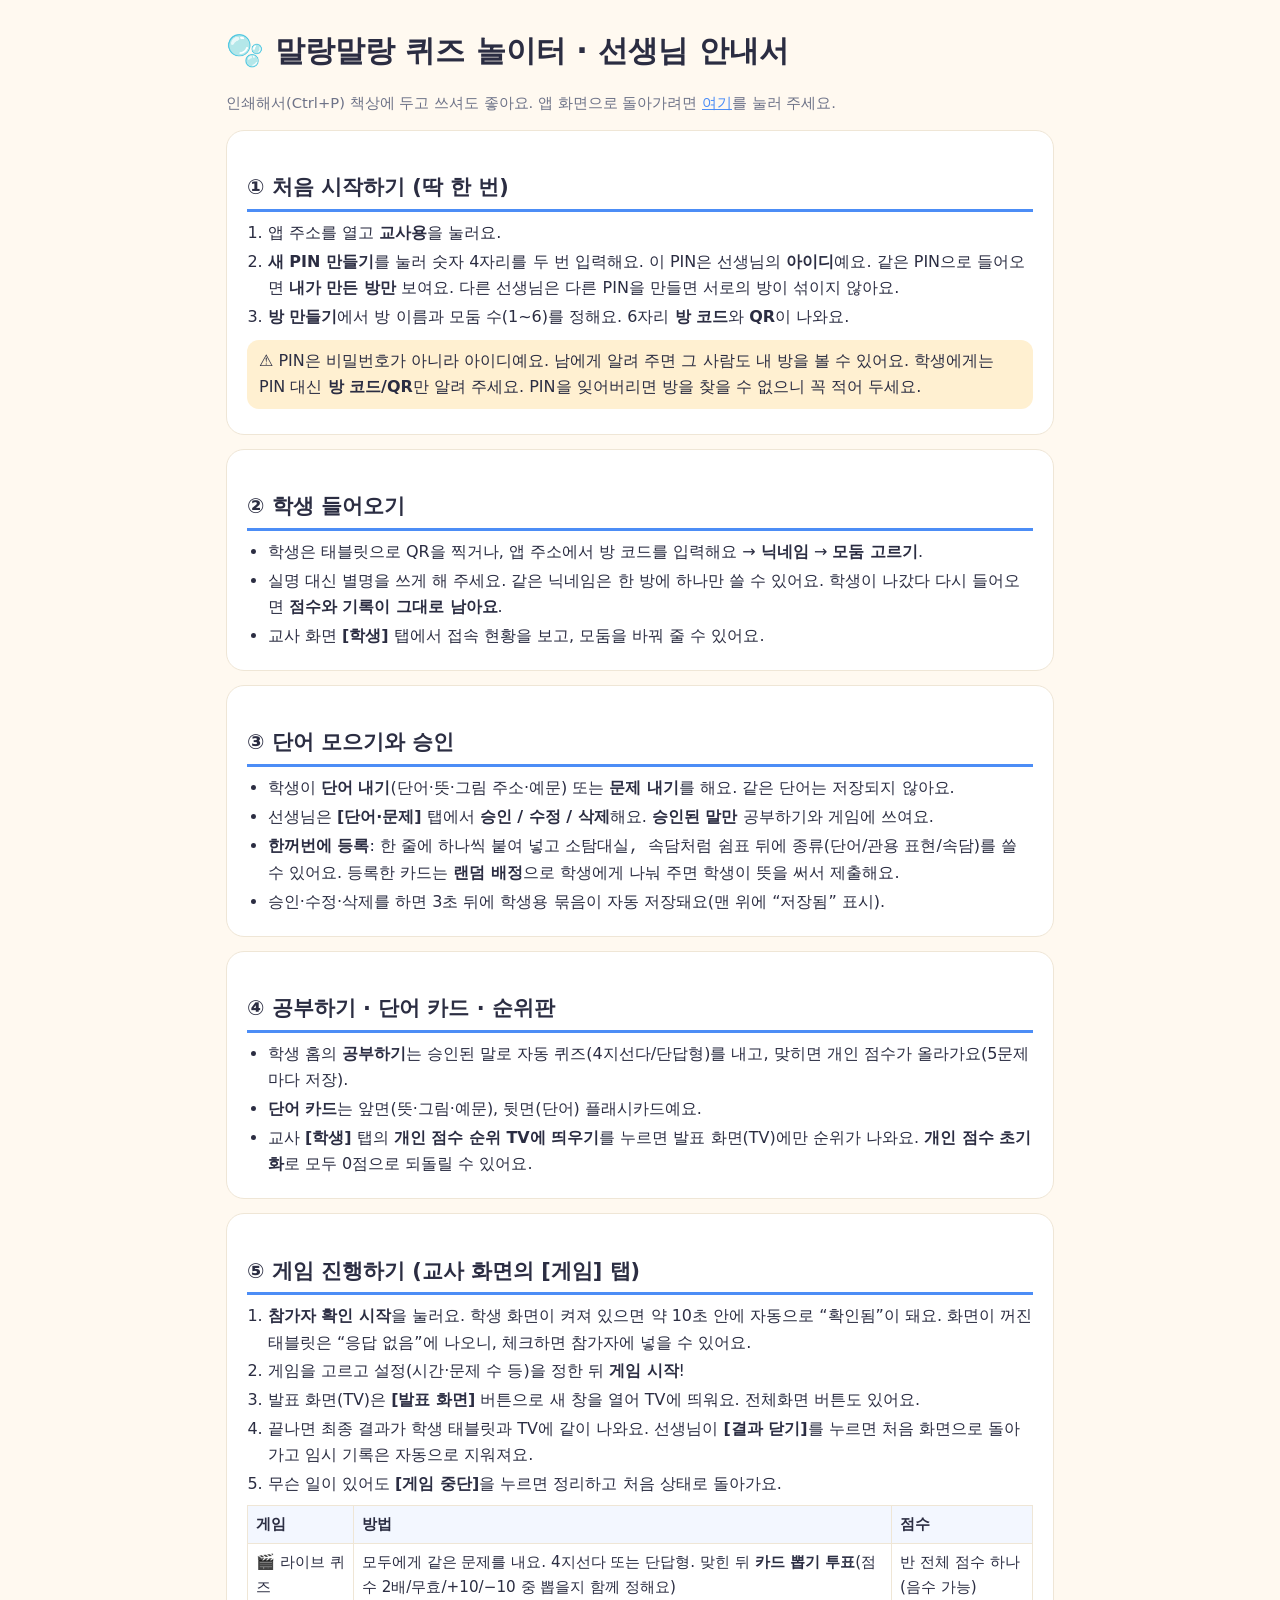
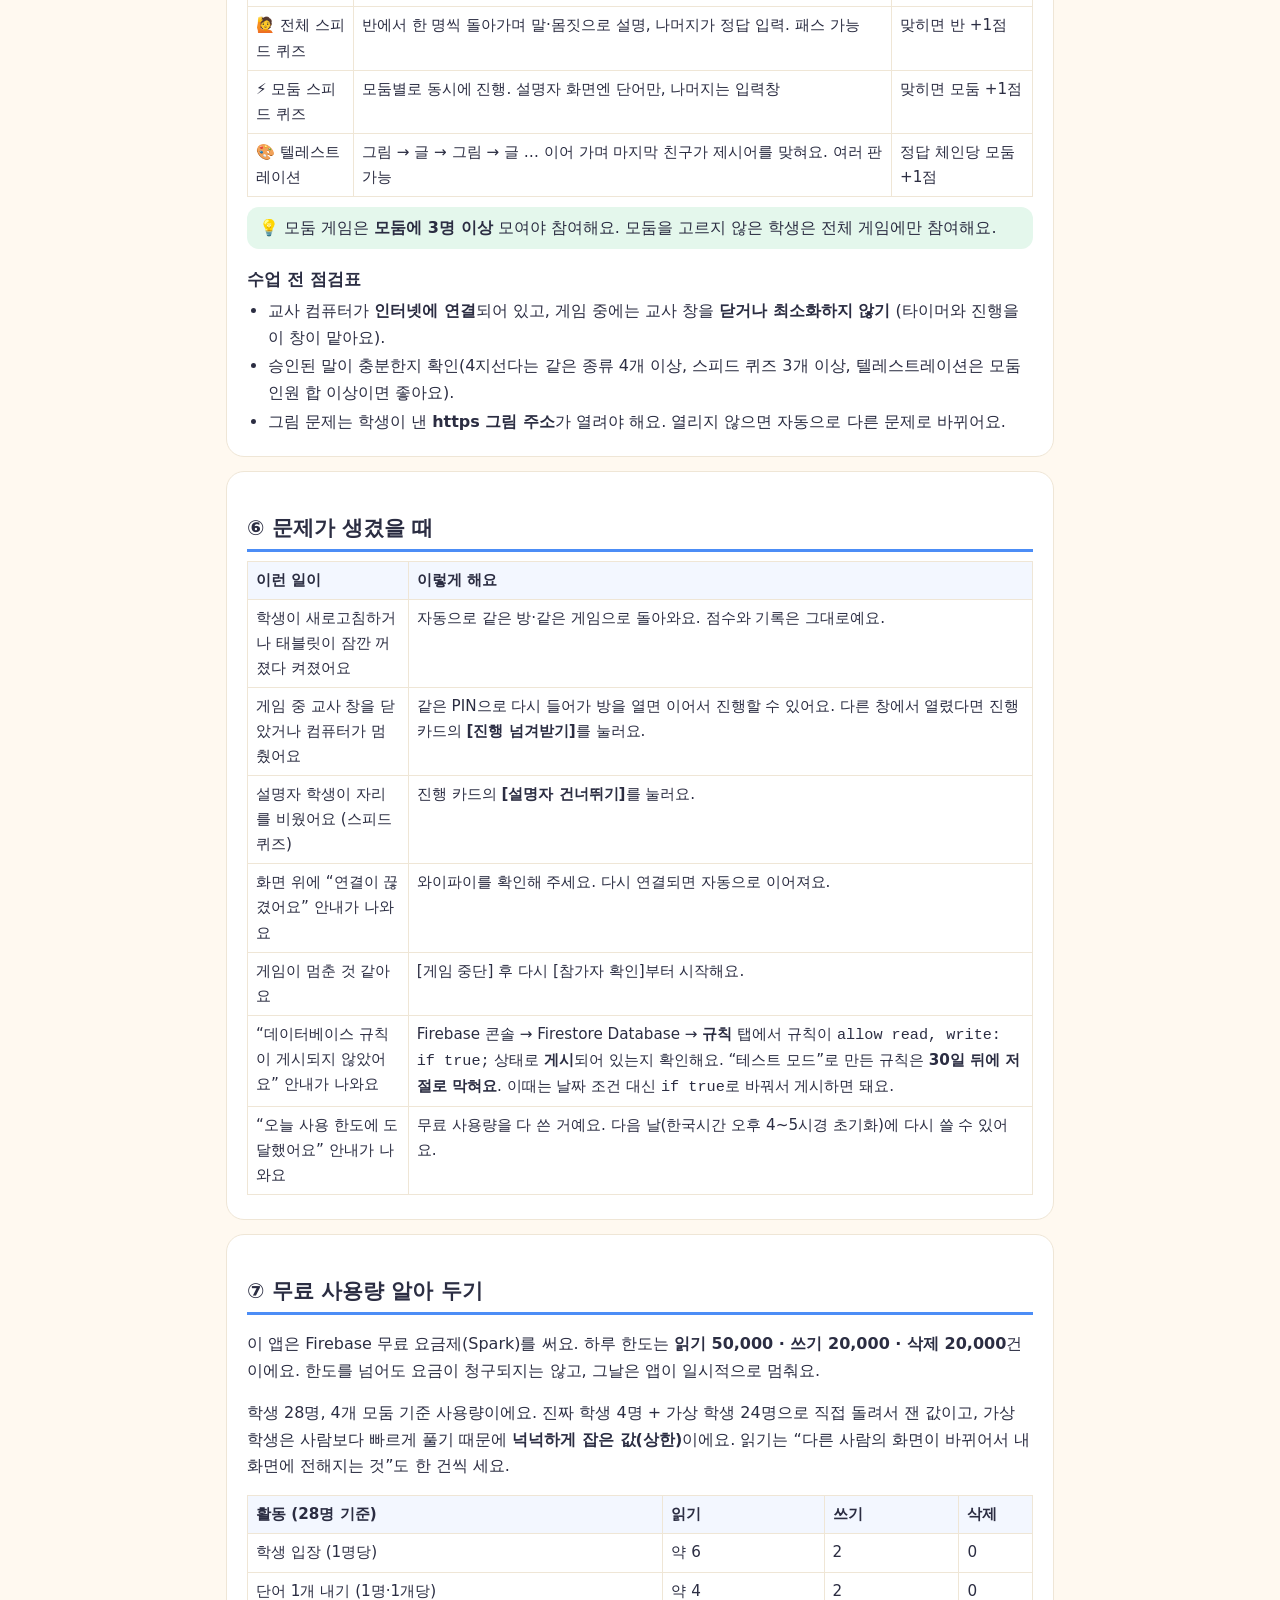
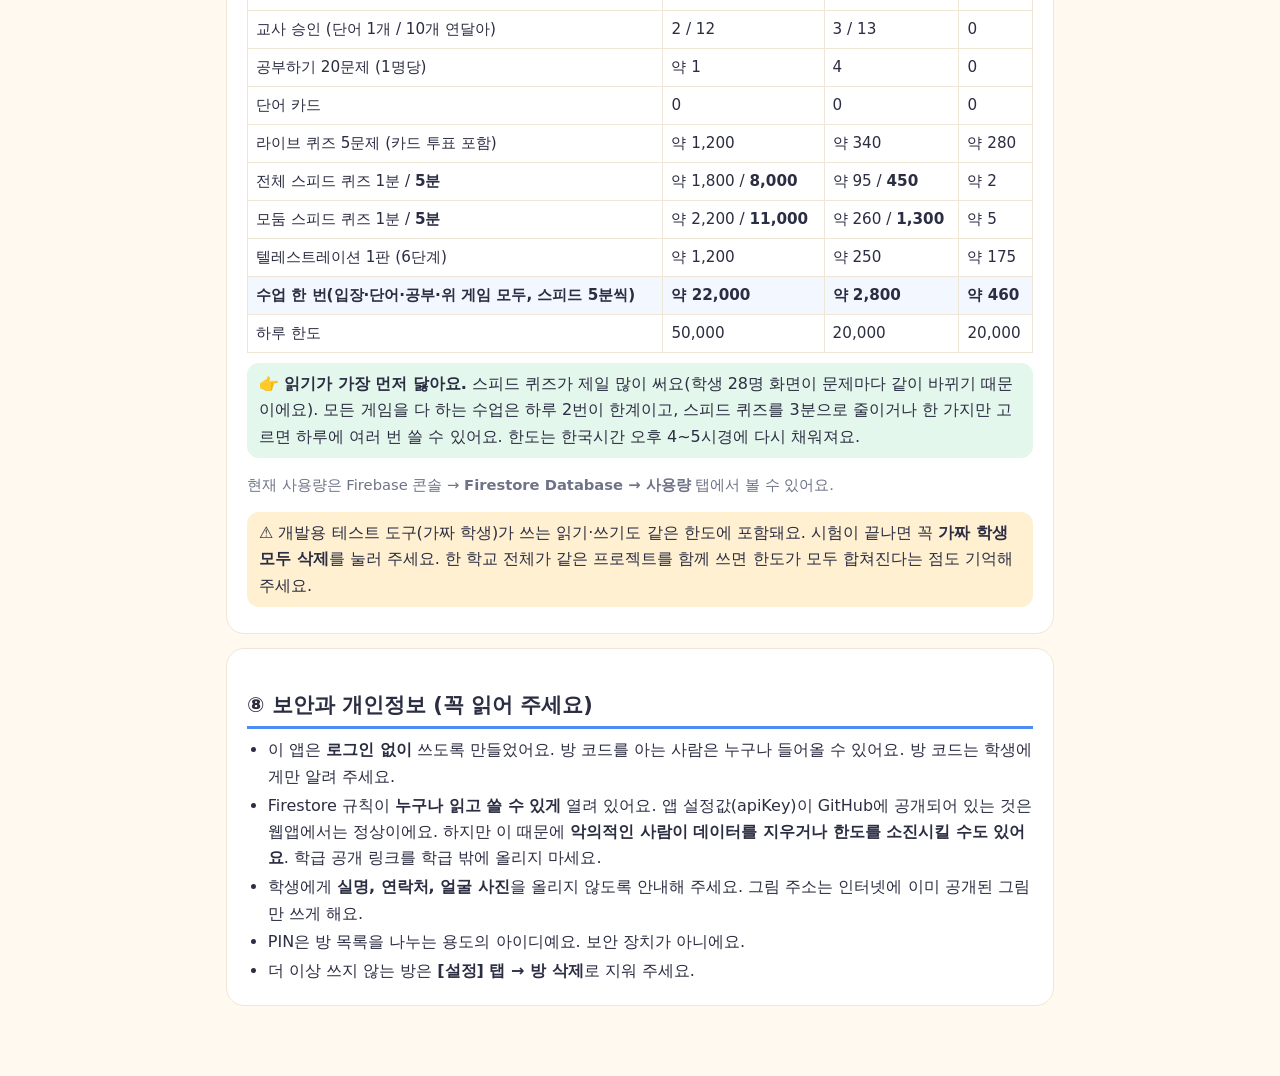
==== guide.html @ efc353e9 "Add files via upload" ====
<!doctype html>
<html lang="ko">
<head>
  <meta charset="utf-8">
  <meta name="viewport" content="width=device-width, initial-scale=1">
  <title>말랑말랑 퀴즈 놀이터 · 선생님 안내서</title>
  <style>
    :root { --bg:#FFF9F0; --text:#2B2D42; --muted:#6E7388; --primary:#4C8DF6; --line:#EFE6D6; --card:#fff; --warn:#FFF0D1; --ok:#E4F7EC; }
    * { box-sizing: border-box; }
    body { margin:0; background:var(--bg); color:var(--text); font-family: 'Pretendard', system-ui, -apple-system, 'Apple SD Gothic Neo', 'Noto Sans KR', 'Malgun Gothic', sans-serif; line-height:1.65; font-size:16px; }
    main { max-width: 860px; margin: 0 auto; padding: 20px 16px 60px; }
    h1 { font-size: 1.9rem; margin: .2em 0; } h2 { font-size: 1.3rem; margin: 1.6em 0 .4em; padding-bottom: 4px; border-bottom: 3px solid var(--primary); }
    h3 { font-size: 1.05rem; margin: 1em 0 .2em; }
    section { background: var(--card); border: 1px solid var(--line); border-radius: 18px; padding: 6px 20px 16px; margin: 14px 0; }
    ol, ul { padding-left: 1.3em; margin: .3em 0; } li { margin: .15em 0; }
    table { border-collapse: collapse; width: 100%; font-size: .95rem; margin: .5em 0; }
    th, td { border: 1px solid var(--line); padding: 6px 8px; text-align: left; vertical-align: top; } th { background: #F3F7FF; }
    .tip, .warn { border-radius: 12px; padding: 8px 12px; margin: .6em 0; } .tip { background: var(--ok); } .warn { background: var(--warn); }
    kbd { background:#eee; border:1px solid #ccc; border-radius:4px; padding:0 5px; font-size:.9em; }
    .muted { color: var(--muted); font-size: .92em; }
    a { color: var(--primary); }
    @media print { body { background:#fff; font-size: 12px; } section { break-inside: avoid; border: 1px solid #ccc; } main { padding: 0; } }
  </style>
</head>
<body>
<main>
  <h1>🫧 말랑말랑 퀴즈 놀이터 · 선생님 안내서</h1>
  <p class="muted">인쇄해서(Ctrl+P) 책상에 두고 쓰셔도 좋아요. 앱 화면으로 돌아가려면 <a href="./">여기</a>를 눌러 주세요.</p>

  <section>
    <h2>① 처음 시작하기 (딱 한 번)</h2>
    <ol>
      <li>앱 주소를 열고 <b>교사용</b>을 눌러요.</li>
      <li><b>새 PIN 만들기</b>를 눌러 숫자 4자리를 두 번 입력해요. 이 PIN은 선생님의 <b>아이디</b>예요. 같은 PIN으로 들어오면 <b>내가 만든 방만</b> 보여요. 다른 선생님은 다른 PIN을 만들면 서로의 방이 섞이지 않아요.</li>
      <li><b>방 만들기</b>에서 방 이름과 모둠 수(1~6)를 정해요. 6자리 <b>방 코드</b>와 <b>QR</b>이 나와요.</li>
    </ol>
    <div class="warn">⚠️ PIN은 비밀번호가 아니라 아이디예요. 남에게 알려 주면 그 사람도 내 방을 볼 수 있어요. 학생에게는 PIN 대신 <b>방 코드/QR</b>만 알려 주세요. PIN을 잊어버리면 방을 찾을 수 없으니 꼭 적어 두세요.</div>
  </section>

  <section>
    <h2>② 학생 들어오기</h2>
    <ul>
      <li>학생은 태블릿으로 QR을 찍거나, 앱 주소에서 방 코드를 입력해요 → <b>닉네임</b> → <b>모둠 고르기</b>.</li>
      <li>실명 대신 별명을 쓰게 해 주세요. 같은 닉네임은 한 방에 하나만 쓸 수 있어요. 학생이 나갔다 다시 들어오면 <b>점수와 기록이 그대로 남아요</b>.</li>
      <li>교사 화면 <b>[학생]</b> 탭에서 접속 현황을 보고, 모둠을 바꿔 줄 수 있어요.</li>
    </ul>
  </section>

  <section>
    <h2>③ 단어 모으기와 승인</h2>
    <ul>
      <li>학생이 <b>단어 내기</b>(단어·뜻·그림 주소·예문) 또는 <b>문제 내기</b>를 해요. 같은 단어는 저장되지 않아요.</li>
      <li>선생님은 <b>[단어·문제]</b> 탭에서 <b>승인 / 수정 / 삭제</b>해요. <b>승인된 말만</b> 공부하기와 게임에 쓰여요.</li>
      <li><b>한꺼번에 등록</b>: 한 줄에 하나씩 붙여 넣고 <code>소탐대실, 속담</code>처럼 쉼표 뒤에 종류(단어/관용 표현/속담)를 쓸 수 있어요. 등록한 카드는 <b>랜덤 배정</b>으로 학생에게 나눠 주면 학생이 뜻을 써서 제출해요.</li>
      <li>승인·수정·삭제를 하면 3초 뒤에 학생용 묶음이 자동 저장돼요(맨 위에 “저장됨” 표시).</li>
    </ul>
  </section>

  <section>
    <h2>④ 공부하기 · 단어 카드 · 순위판</h2>
    <ul>
      <li>학생 홈의 <b>공부하기</b>는 승인된 말로 자동 퀴즈(4지선다/단답형)를 내고, 맞히면 개인 점수가 올라가요(5문제마다 저장).</li>
      <li><b>단어 카드</b>는 앞면(뜻·그림·예문), 뒷면(단어) 플래시카드예요.</li>
      <li>교사 <b>[학생]</b> 탭의 <b>개인 점수 순위 TV에 띄우기</b>를 누르면 발표 화면(TV)에만 순위가 나와요. <b>개인 점수 초기화</b>로 모두 0점으로 되돌릴 수 있어요.</li>
    </ul>
  </section>

  <section>
    <h2>⑤ 게임 진행하기 (교사 화면의 [게임] 탭)</h2>
    <ol>
      <li><b>참가자 확인 시작</b>을 눌러요. 학생 화면이 켜져 있으면 약 10초 안에 자동으로 “확인됨”이 돼요. 화면이 꺼진 태블릿은 “응답 없음”에 나오니, 체크하면 참가자에 넣을 수 있어요.</li>
      <li>게임을 고르고 설정(시간·문제 수 등)을 정한 뒤 <b>게임 시작</b>!</li>
      <li>발표 화면(TV)은 <b>[발표 화면]</b> 버튼으로 새 창을 열어 TV에 띄워요. 전체화면 버튼도 있어요.</li>
      <li>끝나면 최종 결과가 학생 태블릿과 TV에 같이 나와요. 선생님이 <b>[결과 닫기]</b>를 누르면 처음 화면으로 돌아가고 임시 기록은 자동으로 지워져요.</li>
      <li>무슨 일이 있어도 <b>[게임 중단]</b>을 누르면 정리하고 처음 상태로 돌아가요.</li>
    </ol>
    <table>
      <tr><th>게임</th><th>방법</th><th>점수</th></tr>
      <tr><td>🎬 라이브 퀴즈</td><td>모두에게 같은 문제를 내요. 4지선다 또는 단답형. 맞힌 뒤 <b>카드 뽑기 투표</b>(점수 2배/무효/+10/−10 중 뽑을지 함께 정해요)</td><td>반 전체 점수 하나(음수 가능)</td></tr>
      <tr><td>🙋 전체 스피드 퀴즈</td><td>반에서 한 명씩 돌아가며 말·몸짓으로 설명, 나머지가 정답 입력. 패스 가능</td><td>맞히면 반 +1점</td></tr>
      <tr><td>⚡ 모둠 스피드 퀴즈</td><td>모둠별로 동시에 진행. 설명자 화면엔 단어만, 나머지는 입력창</td><td>맞히면 모둠 +1점</td></tr>
      <tr><td>🎨 텔레스트레이션</td><td>그림 → 글 → 그림 → 글 … 이어 가며 마지막 친구가 제시어를 맞혀요. 여러 판 가능</td><td>정답 체인당 모둠 +1점</td></tr>
    </table>
    <div class="tip">💡 모둠 게임은 <b>모둠에 3명 이상</b> 모여야 참여해요. 모둠을 고르지 않은 학생은 전체 게임에만 참여해요.</div>
    <h3>수업 전 점검표</h3>
    <ul>
      <li>교사 컴퓨터가 <b>인터넷에 연결</b>되어 있고, 게임 중에는 교사 창을 <b>닫거나 최소화하지 않기</b> (타이머와 진행을 이 창이 맡아요).</li>
      <li>승인된 말이 충분한지 확인(4지선다는 같은 종류 4개 이상, 스피드 퀴즈 3개 이상, 텔레스트레이션은 모둠 인원 합 이상이면 좋아요).</li>
      <li>그림 문제는 학생이 낸 <b>https 그림 주소</b>가 열려야 해요. 열리지 않으면 자동으로 다른 문제로 바뀌어요.</li>
    </ul>
  </section>

  <section>
    <h2>⑥ 문제가 생겼을 때</h2>
    <table>
      <tr><th>이런 일이</th><th>이렇게 해요</th></tr>
      <tr><td>학생이 새로고침하거나 태블릿이 잠깐 꺼졌다 켜졌어요</td><td>자동으로 같은 방·같은 게임으로 돌아와요. 점수와 기록은 그대로예요.</td></tr>
      <tr><td>게임 중 교사 창을 닫았거나 컴퓨터가 멈췄어요</td><td>같은 PIN으로 다시 들어가 방을 열면 이어서 진행할 수 있어요. 다른 창에서 열렸다면 진행 카드의 <b>[진행 넘겨받기]</b>를 눌러요.</td></tr>
      <tr><td>설명자 학생이 자리를 비웠어요 (스피드 퀴즈)</td><td>진행 카드의 <b>[설명자 건너뛰기]</b>를 눌러요.</td></tr>
      <tr><td>화면 위에 “연결이 끊겼어요” 안내가 나와요</td><td>와이파이를 확인해 주세요. 다시 연결되면 자동으로 이어져요.</td></tr>
      <tr><td>게임이 멈춘 것 같아요</td><td>[게임 중단] 후 다시 [참가자 확인]부터 시작해요.</td></tr>
      <tr><td>“데이터베이스 규칙이 게시되지 않았어요” 안내가 나와요</td><td>Firebase 콘솔 → Firestore Database → <b>규칙</b> 탭에서 규칙이 <code>allow read, write: if true;</code> 상태로 <b>게시</b>되어 있는지 확인해요. “테스트 모드”로 만든 규칙은 <b>30일 뒤에 저절로 막혀요</b>. 이때는 날짜 조건 대신 <code>if true</code>로 바꿔서 게시하면 돼요.</td></tr>
      <tr><td>“오늘 사용 한도에 도달했어요” 안내가 나와요</td><td>무료 사용량을 다 쓴 거예요. 다음 날(한국시간 오후 4~5시경 초기화)에 다시 쓸 수 있어요.</td></tr>
    </table>
  </section>

  <section>
    <h2>⑦ 무료 사용량 알아 두기</h2>
    <p>이 앱은 Firebase 무료 요금제(Spark)를 써요. 하루 한도는 <b>읽기 50,000 · 쓰기 20,000 · 삭제 20,000</b>건이에요. 한도를 넘어도 요금이 청구되지는 않고, 그날은 앱이 일시적으로 멈춰요.</p>
    <p>학생 28명, 4개 모둠 기준 사용량이에요. 진짜 학생 4명 + 가상 학생 24명으로 직접 돌려서 잰 값이고, 가상 학생은 사람보다 빠르게 풀기 때문에 <b>넉넉하게 잡은 값(상한)</b>이에요. 읽기는 “다른 사람의 화면이 바뀌어서 내 화면에 전해지는 것”도 한 건씩 세요.</p>
    <table>
      <tr><th>활동 (28명 기준)</th><th>읽기</th><th>쓰기</th><th>삭제</th></tr>
      <tr><td>학생 입장 (1명당)</td><td>약 6</td><td>2</td><td>0</td></tr>
      <tr><td>단어 1개 내기 (1명·1개당)</td><td>약 4</td><td>2</td><td>0</td></tr>
      <tr><td>교사 승인 (단어 1개 / 10개 연달아)</td><td>2 / 12</td><td>3 / 13</td><td>0</td></tr>
      <tr><td>공부하기 20문제 (1명당)</td><td>약 1</td><td>4</td><td>0</td></tr>
      <tr><td>단어 카드</td><td>0</td><td>0</td><td>0</td></tr>
      <tr><td>라이브 퀴즈 5문제 (카드 투표 포함)</td><td>약 1,200</td><td>약 340</td><td>약 280</td></tr>
      <tr><td>전체 스피드 퀴즈 1분 / <b>5분</b></td><td>약 1,800 / <b>8,000</b></td><td>약 95 / <b>450</b></td><td>약 2</td></tr>
      <tr><td>모둠 스피드 퀴즈 1분 / <b>5분</b></td><td>약 2,200 / <b>11,000</b></td><td>약 260 / <b>1,300</b></td><td>약 5</td></tr>
      <tr><td>텔레스트레이션 1판 (6단계)</td><td>약 1,200</td><td>약 250</td><td>약 175</td></tr>
      <tr><th>수업 한 번(입장·단어·공부·위 게임 모두, 스피드 5분씩)</th><th>약 22,000</th><th>약 2,800</th><th>약 460</th></tr>
      <tr><td>하루 한도</td><td>50,000</td><td>20,000</td><td>20,000</td></tr>
    </table>
    <div class="tip">👉 <b>읽기가 가장 먼저 닳아요.</b> 스피드 퀴즈가 제일 많이 써요(학생 28명 화면이 문제마다 같이 바뀌기 때문이에요). 모든 게임을 다 하는 수업은 하루 2번이 한계이고, 스피드 퀴즈를 3분으로 줄이거나 한 가지만 고르면 하루에 여러 번 쓸 수 있어요. 한도는 한국시간 오후 4~5시경에 다시 채워져요.</div>
    <p class="muted">현재 사용량은 Firebase 콘솔 → <b>Firestore Database → 사용량</b> 탭에서 볼 수 있어요.</p>
    <div class="warn">⚠️ 개발용 테스트 도구(가짜 학생)가 쓰는 읽기·쓰기도 같은 한도에 포함돼요. 시험이 끝나면 꼭 <b>가짜 학생 모두 삭제</b>를 눌러 주세요. 한 학교 전체가 같은 프로젝트를 함께 쓰면 한도가 모두 합쳐진다는 점도 기억해 주세요.</div>
  </section>

  <section>
    <h2>⑧ 보안과 개인정보 (꼭 읽어 주세요)</h2>
    <ul>
      <li>이 앱은 <b>로그인 없이</b> 쓰도록 만들었어요. 방 코드를 아는 사람은 누구나 들어올 수 있어요. 방 코드는 학생에게만 알려 주세요.</li>
      <li>Firestore 규칙이 <b>누구나 읽고 쓸 수 있게</b> 열려 있어요. 앱 설정값(apiKey)이 GitHub에 공개되어 있는 것은 웹앱에서는 정상이에요. 하지만 이 때문에 <b>악의적인 사람이 데이터를 지우거나 한도를 소진시킬 수도 있어요</b>. 학급 공개 링크를 학급 밖에 올리지 마세요.</li>
      <li>학생에게 <b>실명, 연락처, 얼굴 사진</b>을 올리지 않도록 안내해 주세요. 그림 주소는 인터넷에 이미 공개된 그림만 쓰게 해요.</li>
      <li>PIN은 방 목록을 나누는 용도의 아이디예요. 보안 장치가 아니에요.</li>
      <li>더 이상 쓰지 않는 방은 <b>[설정] 탭 → 방 삭제</b>로 지워 주세요.</li>
    </ul>
  </section>
</main>
</body>
</html>
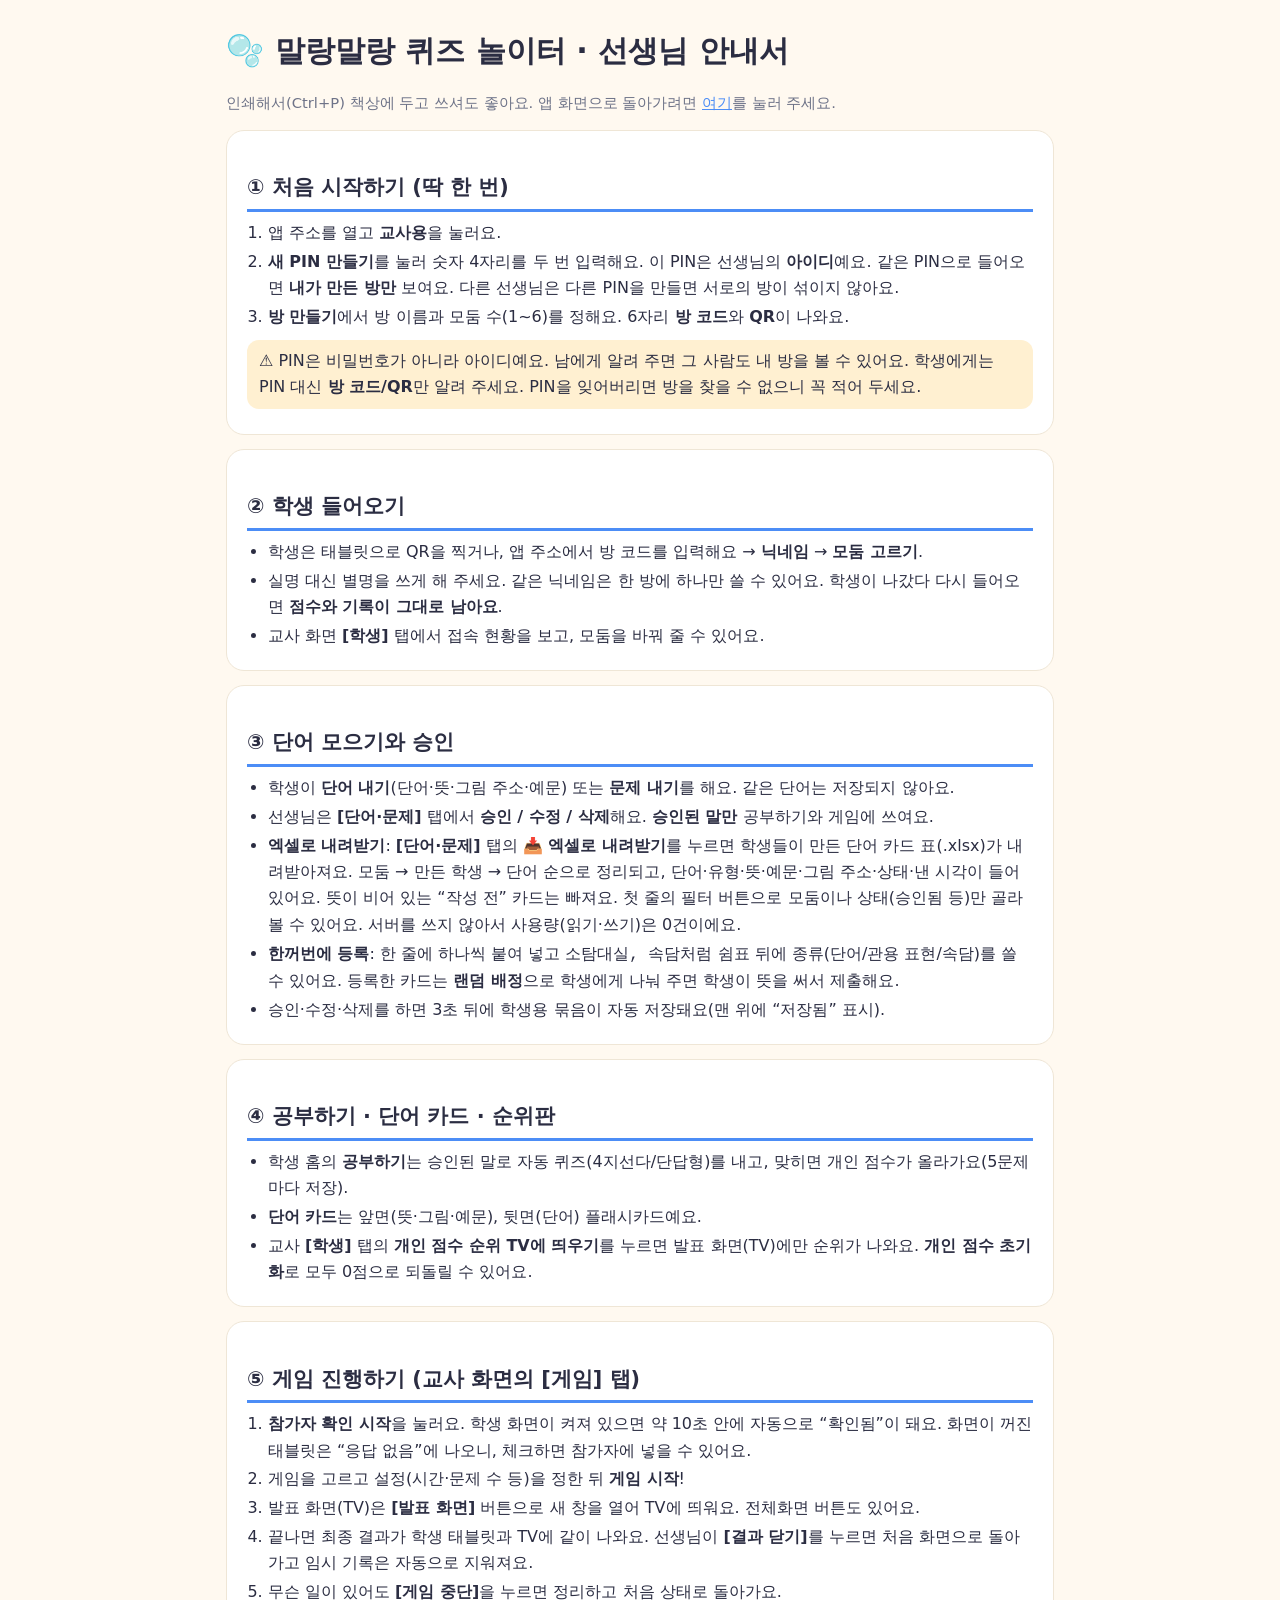
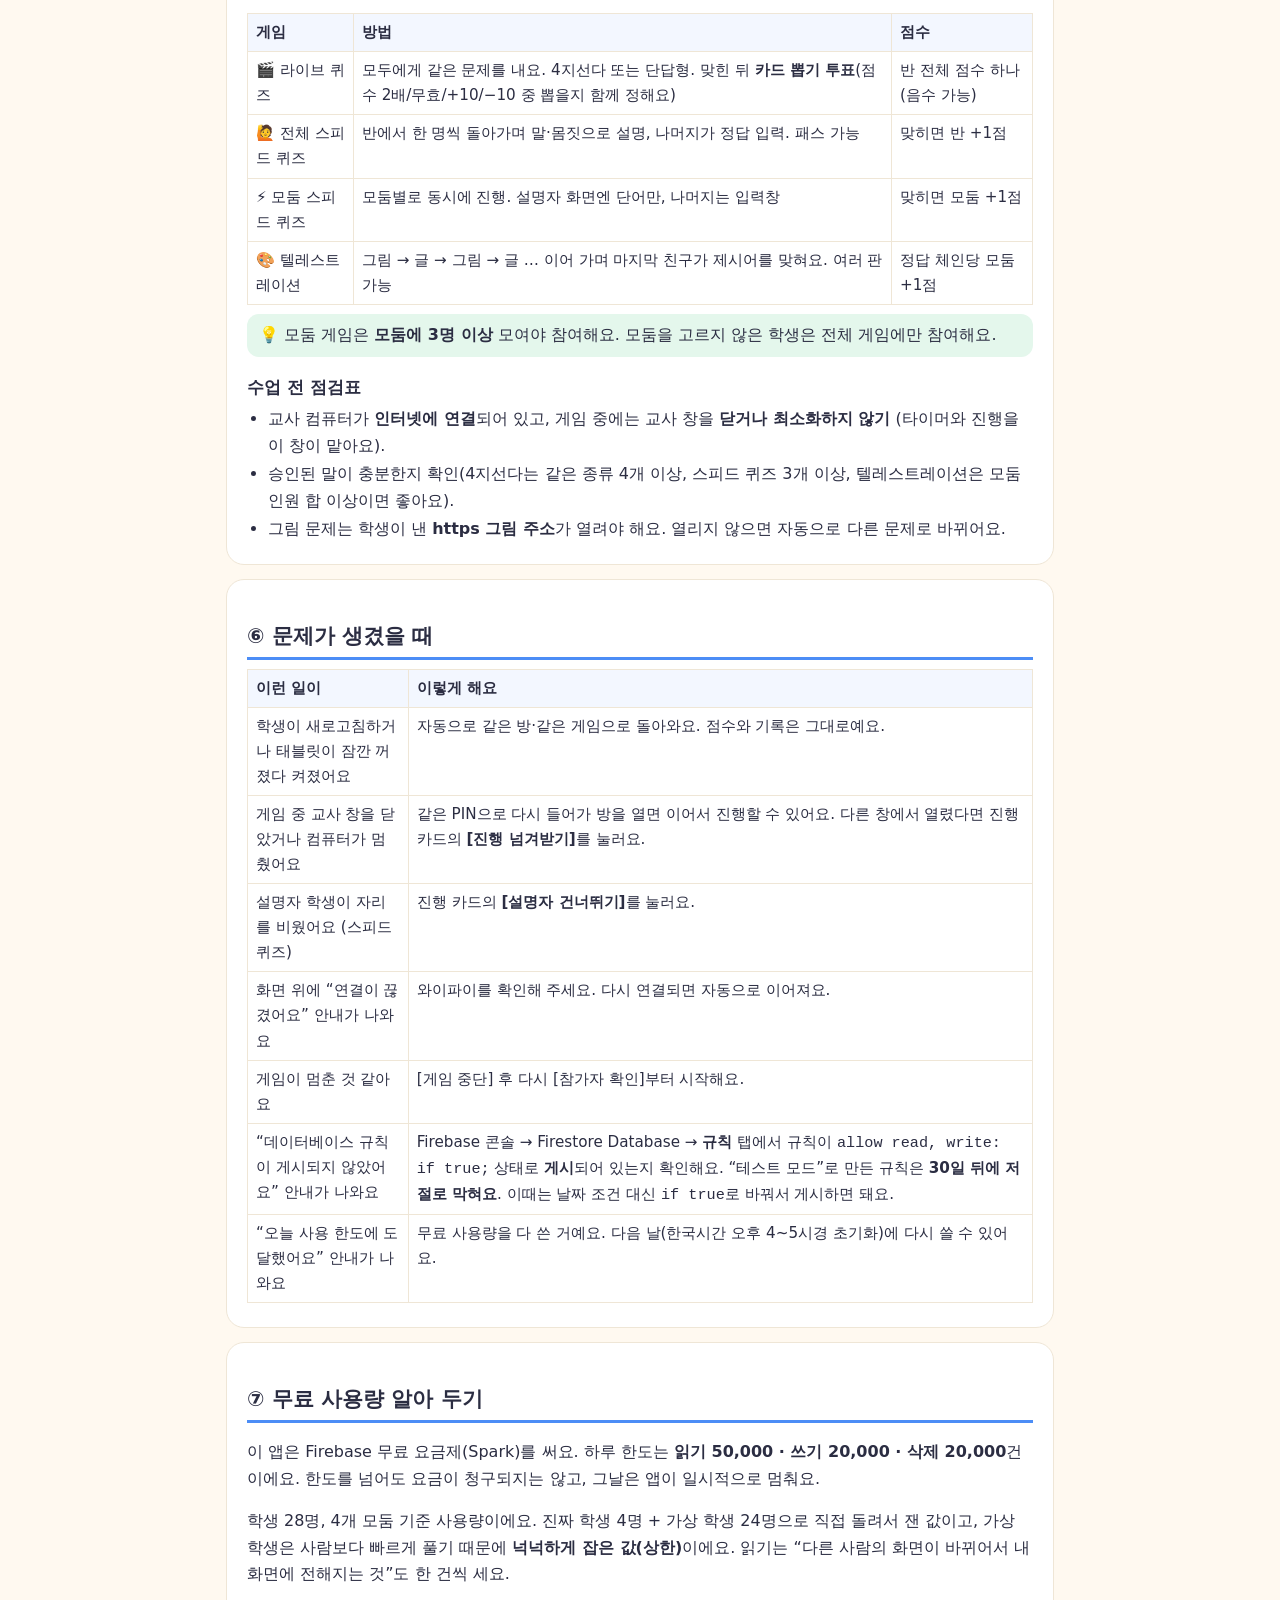
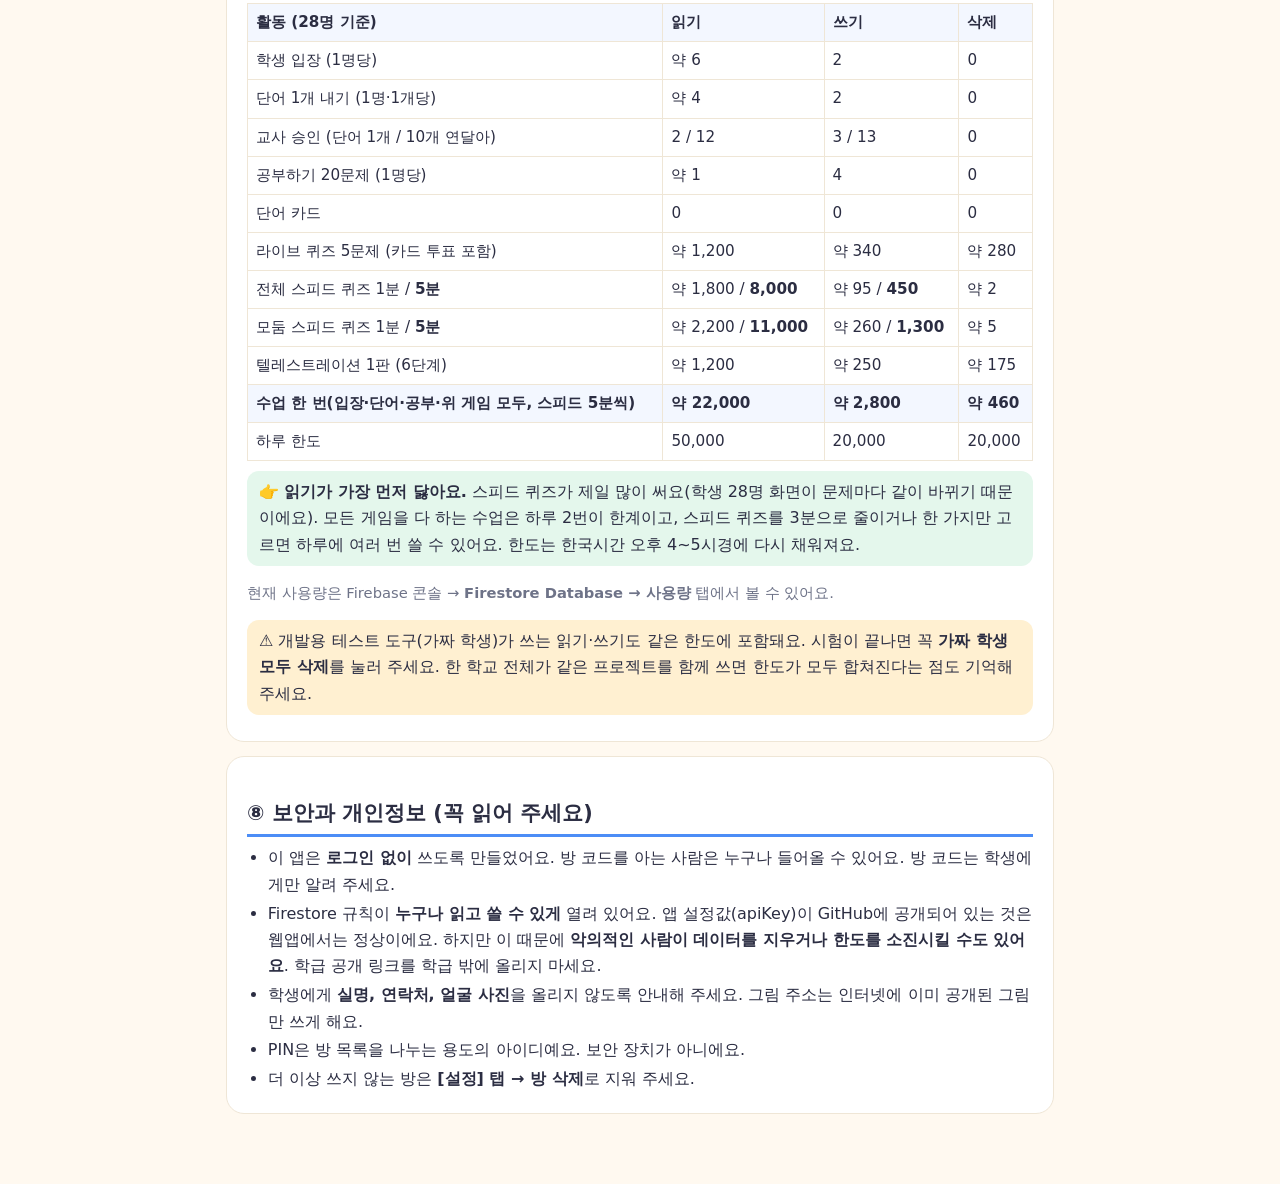
==== commit e6970d16: "Add files via upload" ====
--- a/guide.html
+++ b/guide.html
@@ -51,6 +51,7 @@
     <ul>
       <li>학생이 <b>단어 내기</b>(단어·뜻·그림 주소·예문) 또는 <b>문제 내기</b>를 해요. 같은 단어는 저장되지 않아요.</li>
       <li>선생님은 <b>[단어·문제]</b> 탭에서 <b>승인 / 수정 / 삭제</b>해요. <b>승인된 말만</b> 공부하기와 게임에 쓰여요.</li>
+      <li><b>엑셀로 내려받기</b>: <b>[단어·문제]</b> 탭의 <b>📥 엑셀로 내려받기</b>를 누르면 학생들이 만든 단어 카드 표(.xlsx)가 내려받아져요. 모둠 → 만든 학생 → 단어 순으로 정리되고, 단어·유형·뜻·예문·그림 주소·상태·낸 시각이 들어 있어요. 뜻이 비어 있는 “작성 전” 카드는 빠져요. 첫 줄의 필터 버튼으로 모둠이나 상태(승인됨 등)만 골라 볼 수 있어요. 서버를 쓰지 않아서 사용량(읽기·쓰기)은 0건이에요.</li>
       <li><b>한꺼번에 등록</b>: 한 줄에 하나씩 붙여 넣고 <code>소탐대실, 속담</code>처럼 쉼표 뒤에 종류(단어/관용 표현/속담)를 쓸 수 있어요. 등록한 카드는 <b>랜덤 배정</b>으로 학생에게 나눠 주면 학생이 뜻을 써서 제출해요.</li>
       <li>승인·수정·삭제를 하면 3초 뒤에 학생용 묶음이 자동 저장돼요(맨 위에 “저장됨” 표시).</li>
     </ul>
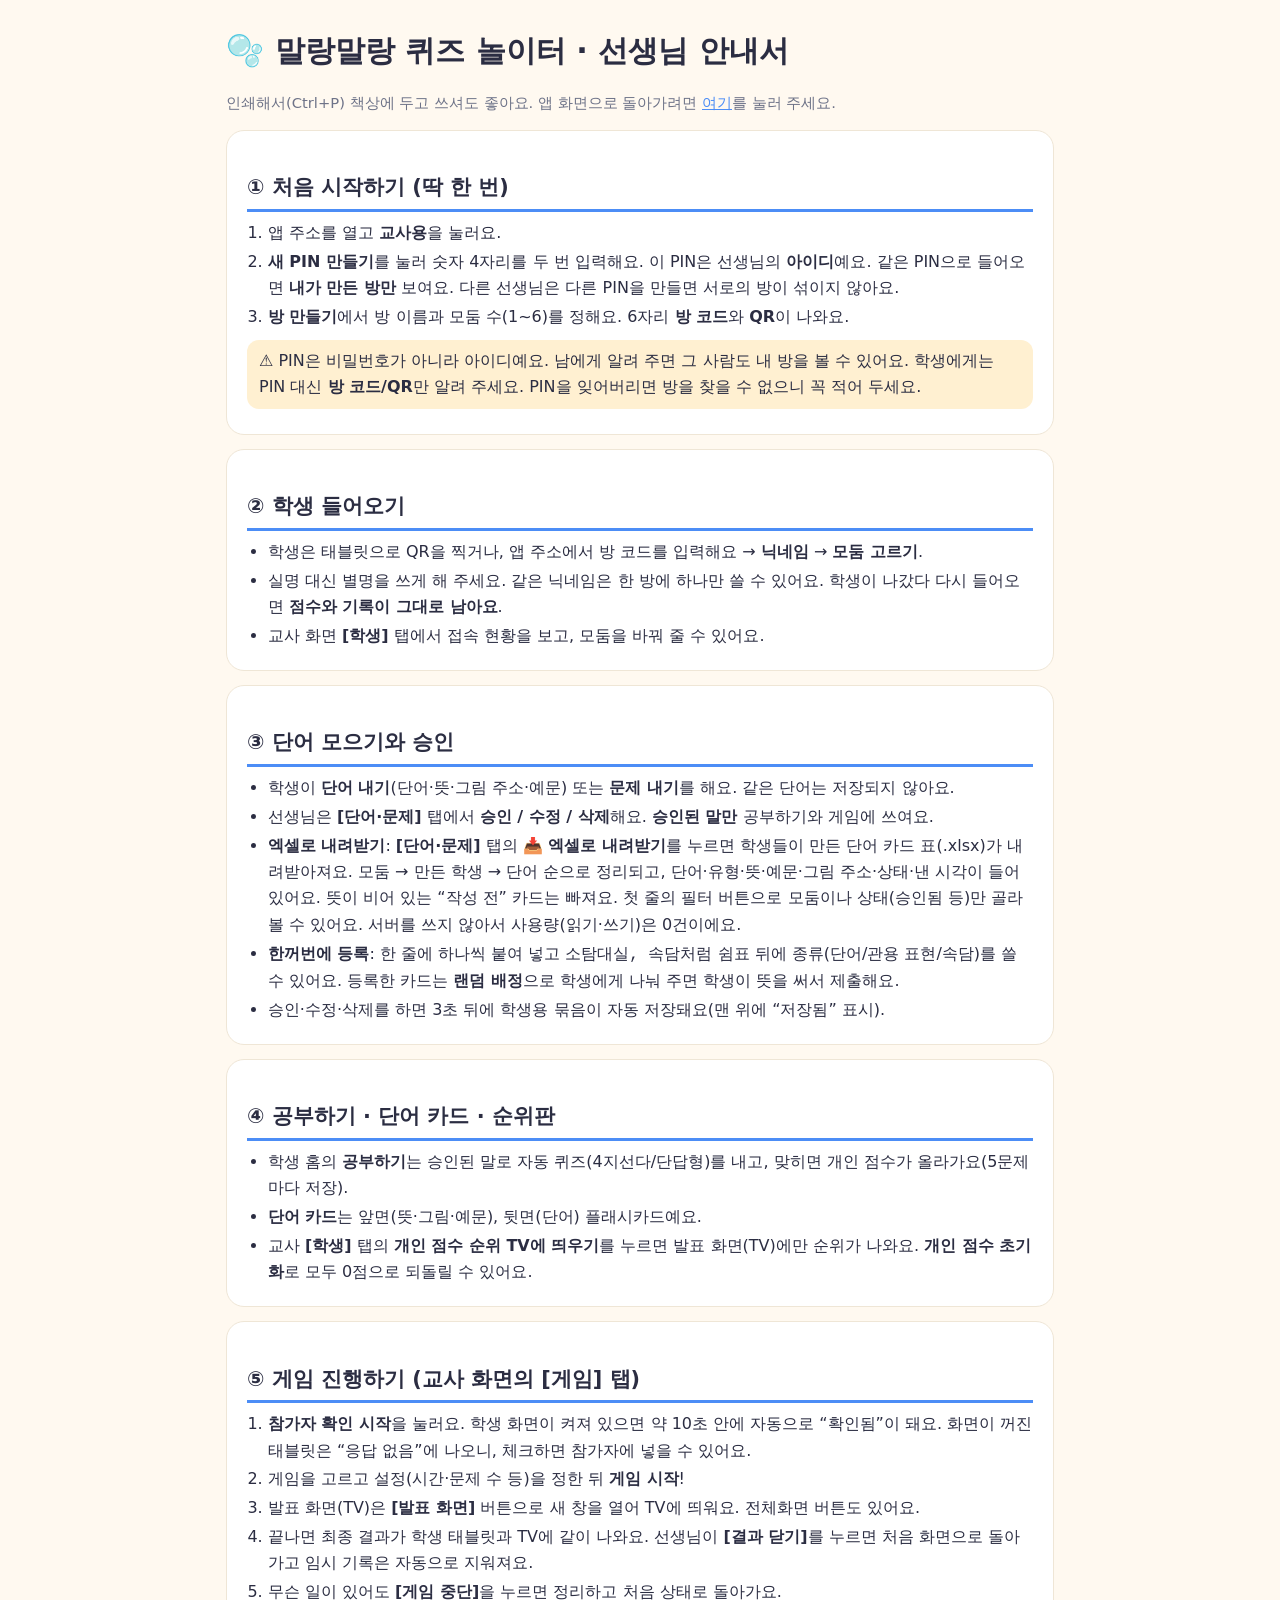
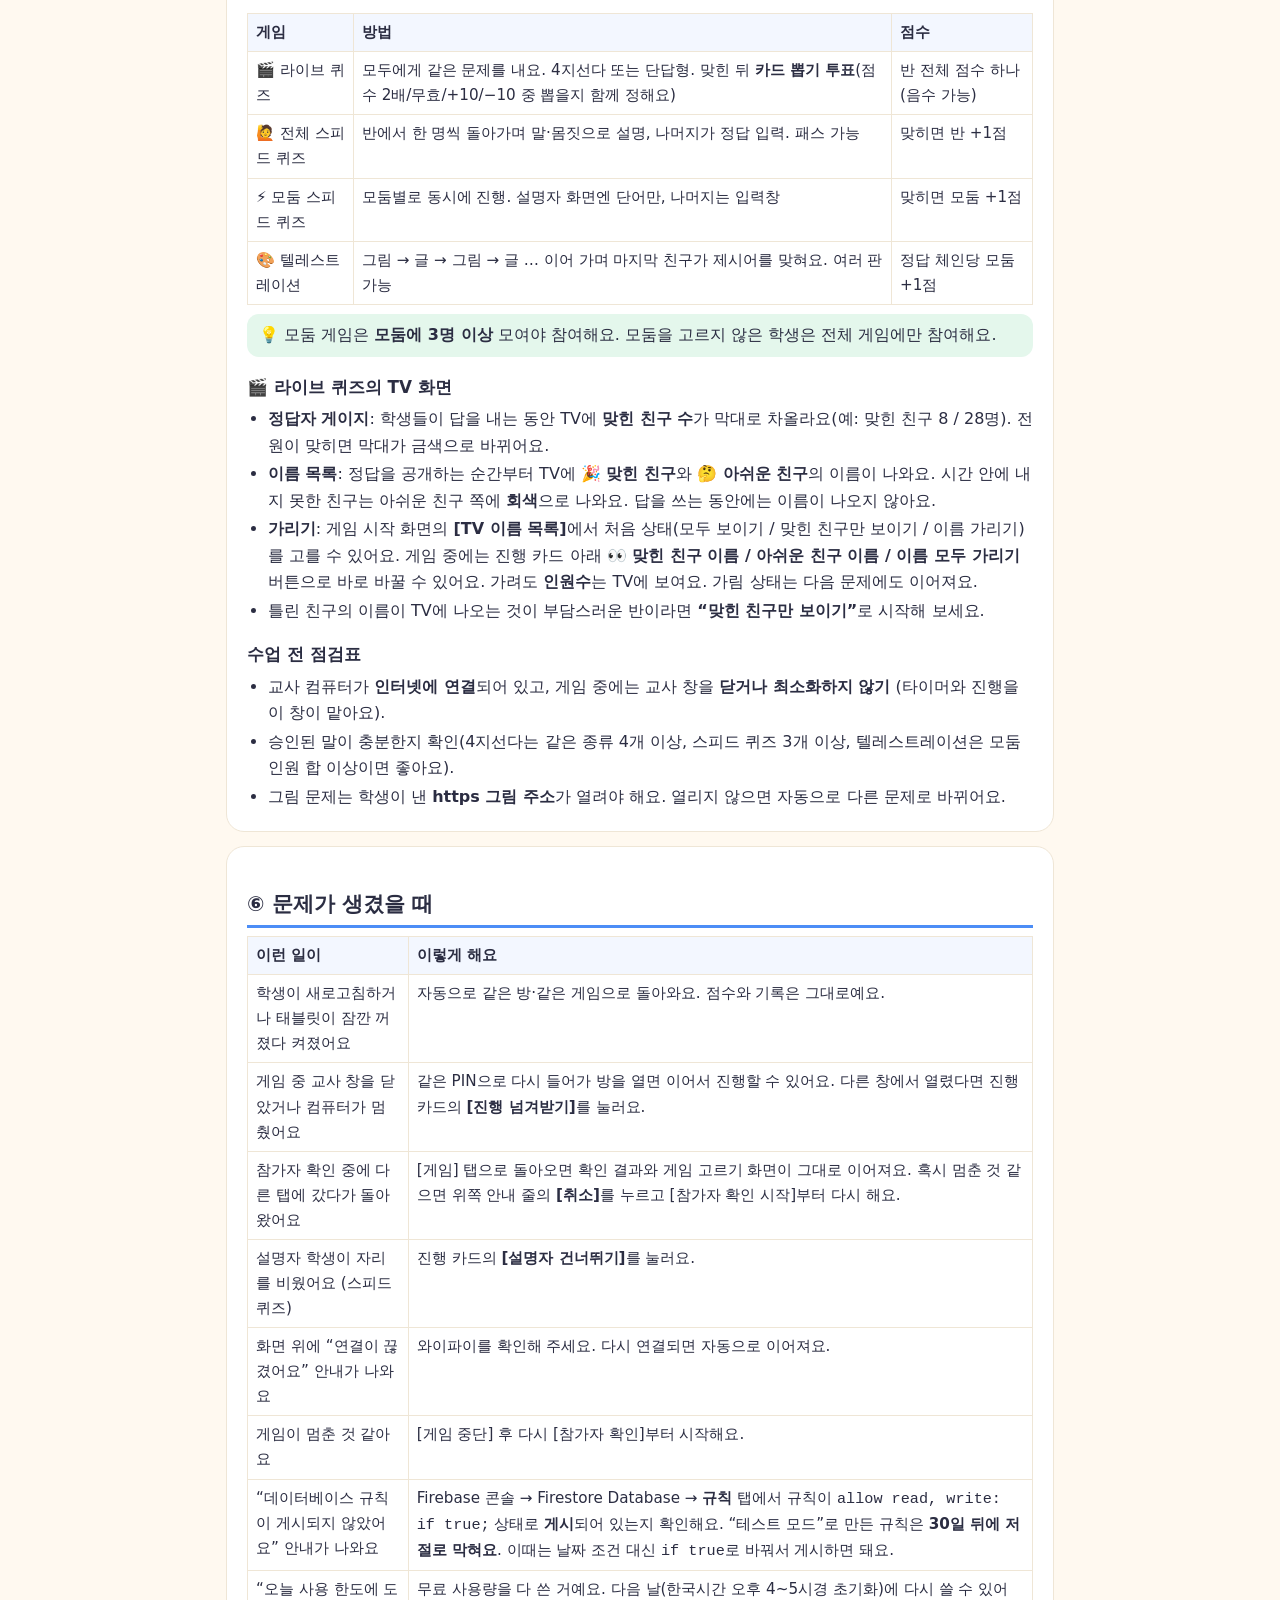
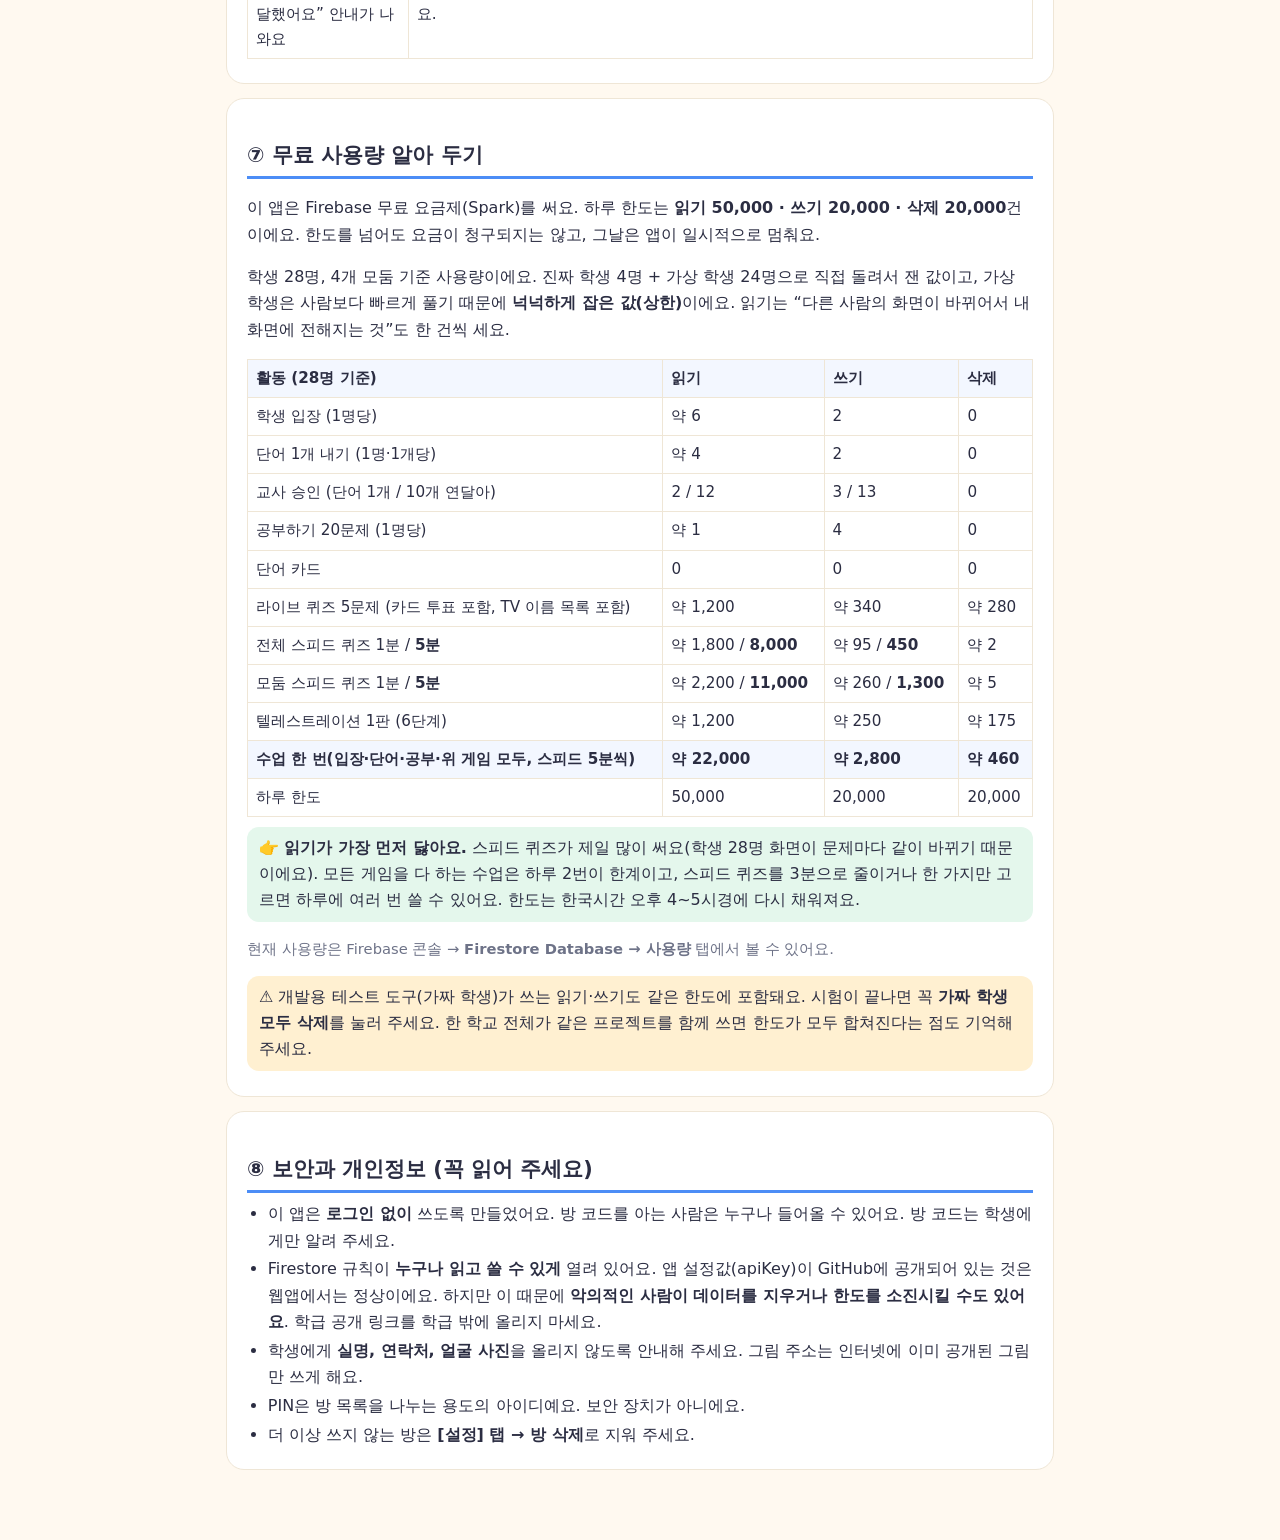
==== commit 257c1223: "Add files via upload" ====
--- a/guide.html
+++ b/guide.html
@@ -83,6 +83,13 @@
       <tr><td>🎨 텔레스트레이션</td><td>그림 → 글 → 그림 → 글 … 이어 가며 마지막 친구가 제시어를 맞혀요. 여러 판 가능</td><td>정답 체인당 모둠 +1점</td></tr>
     </table>
     <div class="tip">💡 모둠 게임은 <b>모둠에 3명 이상</b> 모여야 참여해요. 모둠을 고르지 않은 학생은 전체 게임에만 참여해요.</div>
+    <h3>🎬 라이브 퀴즈의 TV 화면</h3>
+    <ul>
+      <li><b>정답자 게이지</b>: 학생들이 답을 내는 동안 TV에 <b>맞힌 친구 수</b>가 막대로 차올라요(예: 맞힌 친구 8 / 28명). 전원이 맞히면 막대가 금색으로 바뀌어요.</li>
+      <li><b>이름 목록</b>: 정답을 공개하는 순간부터 TV에 <b>🎉 맞힌 친구</b>와 <b>🤔 아쉬운 친구</b>의 이름이 나와요. 시간 안에 내지 못한 친구는 아쉬운 친구 쪽에 <b>회색</b>으로 나와요. 답을 쓰는 동안에는 이름이 나오지 않아요.</li>
+      <li><b>가리기</b>: 게임 시작 화면의 <b>[TV 이름 목록]</b>에서 처음 상태(모두 보이기 / 맞힌 친구만 보이기 / 이름 가리기)를 고를 수 있어요. 게임 중에는 진행 카드 아래 <b>👀 맞힌 친구 이름 / 아쉬운 친구 이름 / 이름 모두 가리기</b> 버튼으로 바로 바꿀 수 있어요. 가려도 <b>인원수</b>는 TV에 보여요. 가림 상태는 다음 문제에도 이어져요.</li>
+      <li>틀린 친구의 이름이 TV에 나오는 것이 부담스러운 반이라면 <b>“맞힌 친구만 보이기”</b>로 시작해 보세요.</li>
+    </ul>
     <h3>수업 전 점검표</h3>
     <ul>
       <li>교사 컴퓨터가 <b>인터넷에 연결</b>되어 있고, 게임 중에는 교사 창을 <b>닫거나 최소화하지 않기</b> (타이머와 진행을 이 창이 맡아요).</li>
@@ -97,6 +104,7 @@
       <tr><th>이런 일이</th><th>이렇게 해요</th></tr>
       <tr><td>학생이 새로고침하거나 태블릿이 잠깐 꺼졌다 켜졌어요</td><td>자동으로 같은 방·같은 게임으로 돌아와요. 점수와 기록은 그대로예요.</td></tr>
       <tr><td>게임 중 교사 창을 닫았거나 컴퓨터가 멈췄어요</td><td>같은 PIN으로 다시 들어가 방을 열면 이어서 진행할 수 있어요. 다른 창에서 열렸다면 진행 카드의 <b>[진행 넘겨받기]</b>를 눌러요.</td></tr>
+      <tr><td>참가자 확인 중에 다른 탭에 갔다가 돌아왔어요</td><td>[게임] 탭으로 돌아오면 확인 결과와 게임 고르기 화면이 그대로 이어져요. 혹시 멈춘 것 같으면 위쪽 안내 줄의 <b>[취소]</b>를 누르고 [참가자 확인 시작]부터 다시 해요.</td></tr>
       <tr><td>설명자 학생이 자리를 비웠어요 (스피드 퀴즈)</td><td>진행 카드의 <b>[설명자 건너뛰기]</b>를 눌러요.</td></tr>
       <tr><td>화면 위에 “연결이 끊겼어요” 안내가 나와요</td><td>와이파이를 확인해 주세요. 다시 연결되면 자동으로 이어져요.</td></tr>
       <tr><td>게임이 멈춘 것 같아요</td><td>[게임 중단] 후 다시 [참가자 확인]부터 시작해요.</td></tr>
@@ -116,7 +124,7 @@
       <tr><td>교사 승인 (단어 1개 / 10개 연달아)</td><td>2 / 12</td><td>3 / 13</td><td>0</td></tr>
       <tr><td>공부하기 20문제 (1명당)</td><td>약 1</td><td>4</td><td>0</td></tr>
       <tr><td>단어 카드</td><td>0</td><td>0</td><td>0</td></tr>
-      <tr><td>라이브 퀴즈 5문제 (카드 투표 포함)</td><td>약 1,200</td><td>약 340</td><td>약 280</td></tr>
+      <tr><td>라이브 퀴즈 5문제 (카드 투표 포함, TV 이름 목록 포함)</td><td>약 1,200</td><td>약 340</td><td>약 280</td></tr>
       <tr><td>전체 스피드 퀴즈 1분 / <b>5분</b></td><td>약 1,800 / <b>8,000</b></td><td>약 95 / <b>450</b></td><td>약 2</td></tr>
       <tr><td>모둠 스피드 퀴즈 1분 / <b>5분</b></td><td>약 2,200 / <b>11,000</b></td><td>약 260 / <b>1,300</b></td><td>약 5</td></tr>
       <tr><td>텔레스트레이션 1판 (6단계)</td><td>약 1,200</td><td>약 250</td><td>약 175</td></tr>
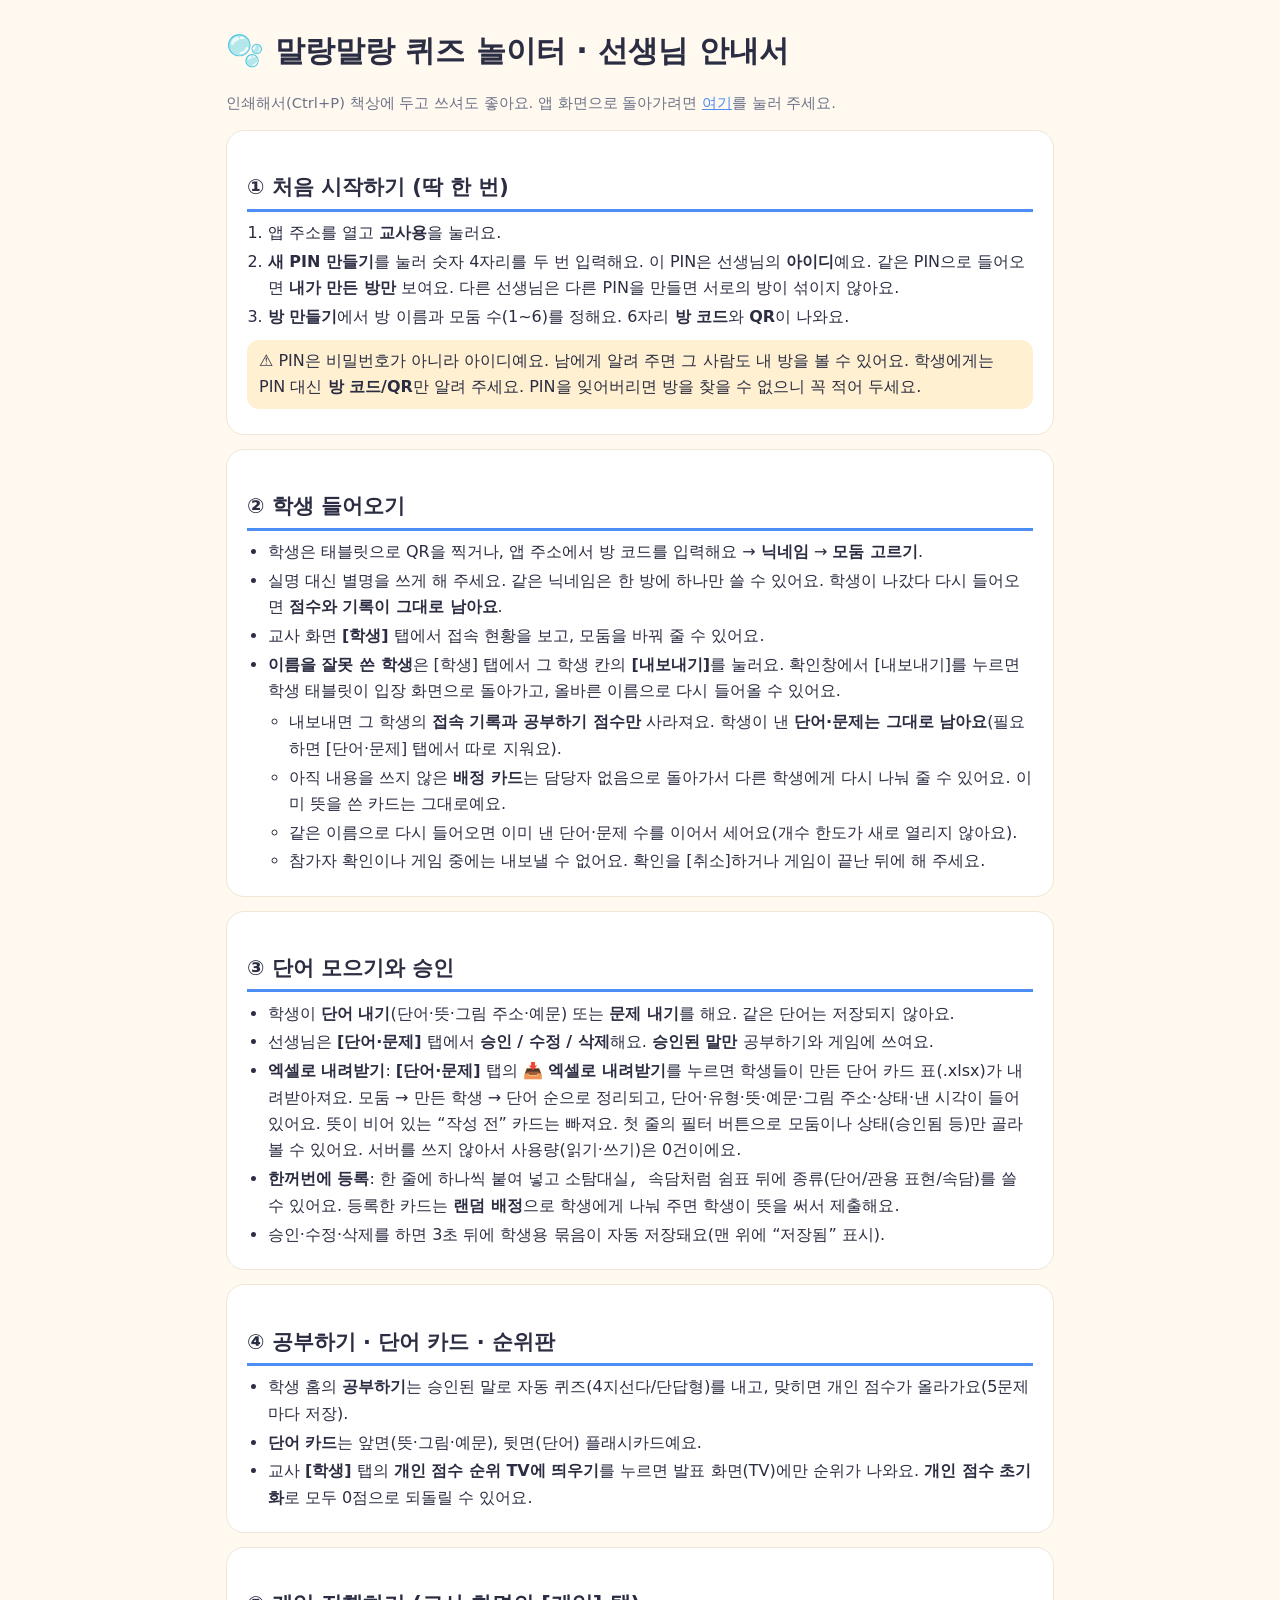
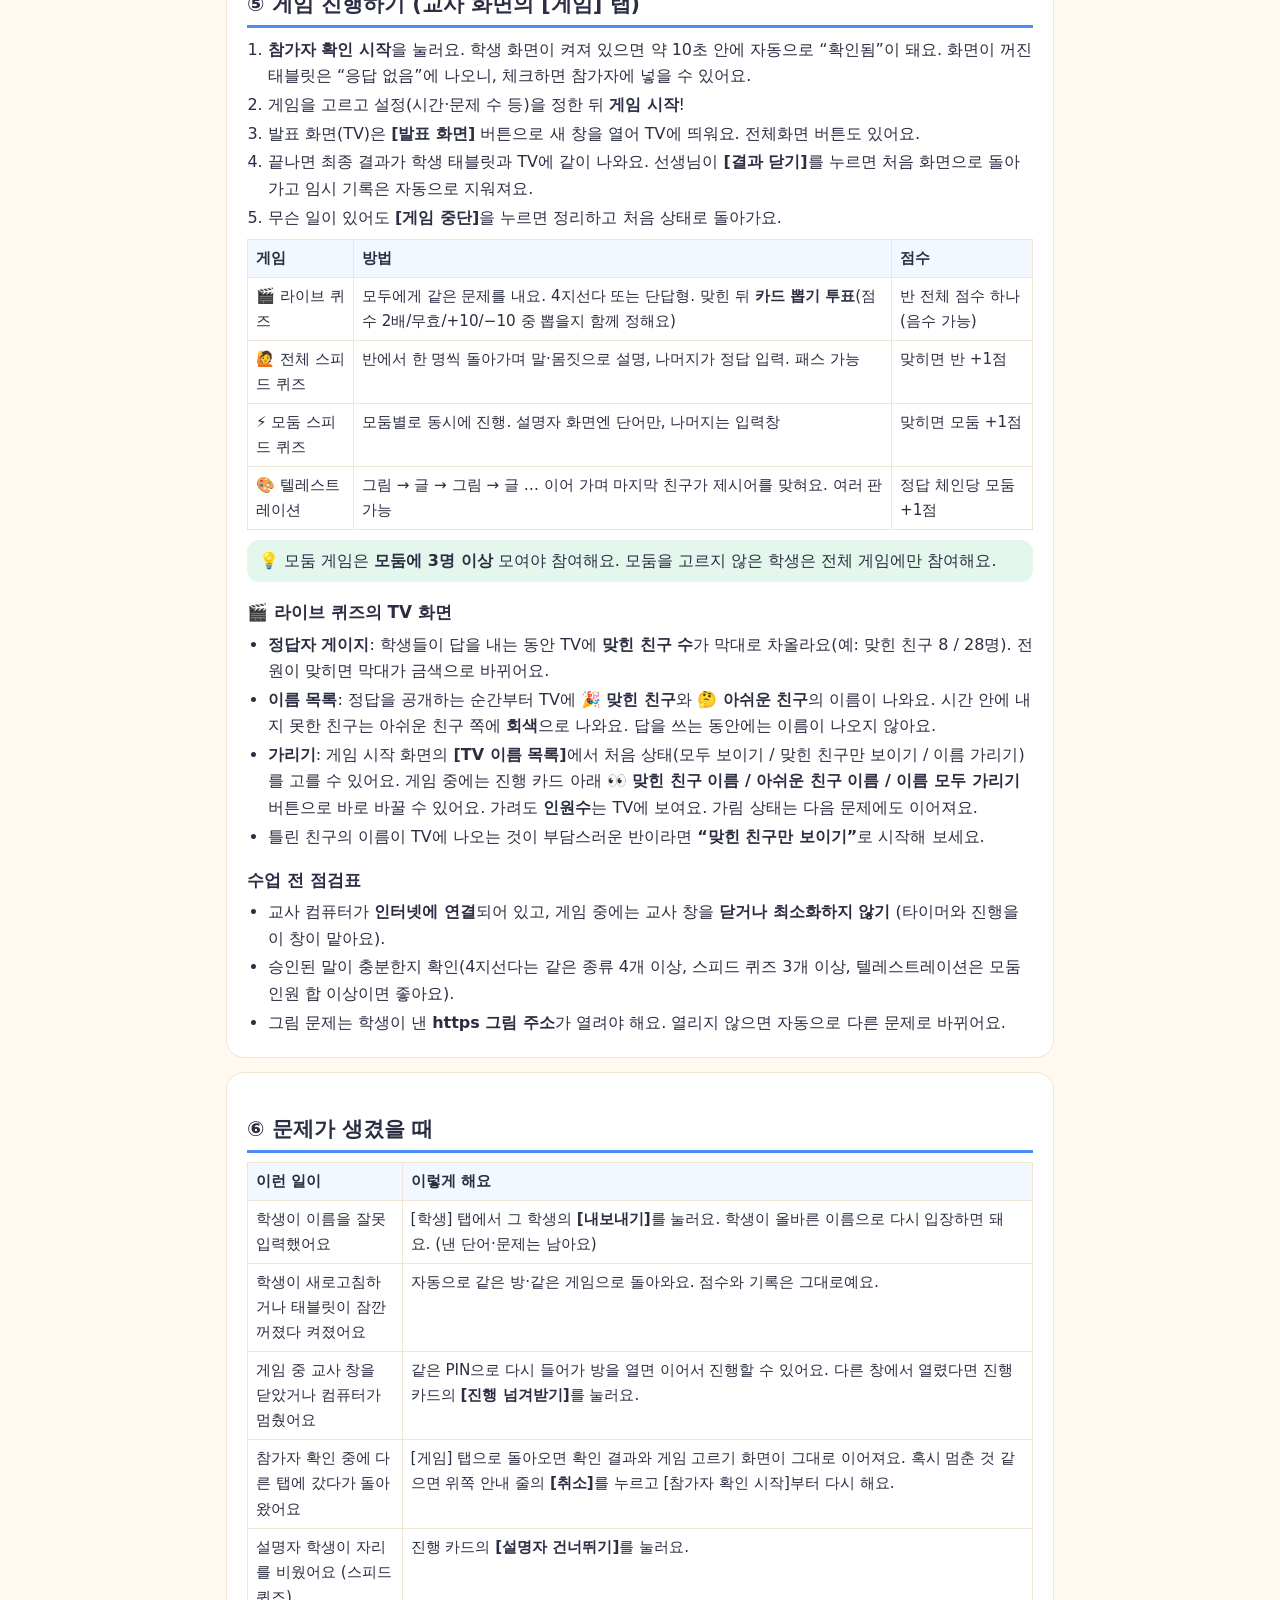
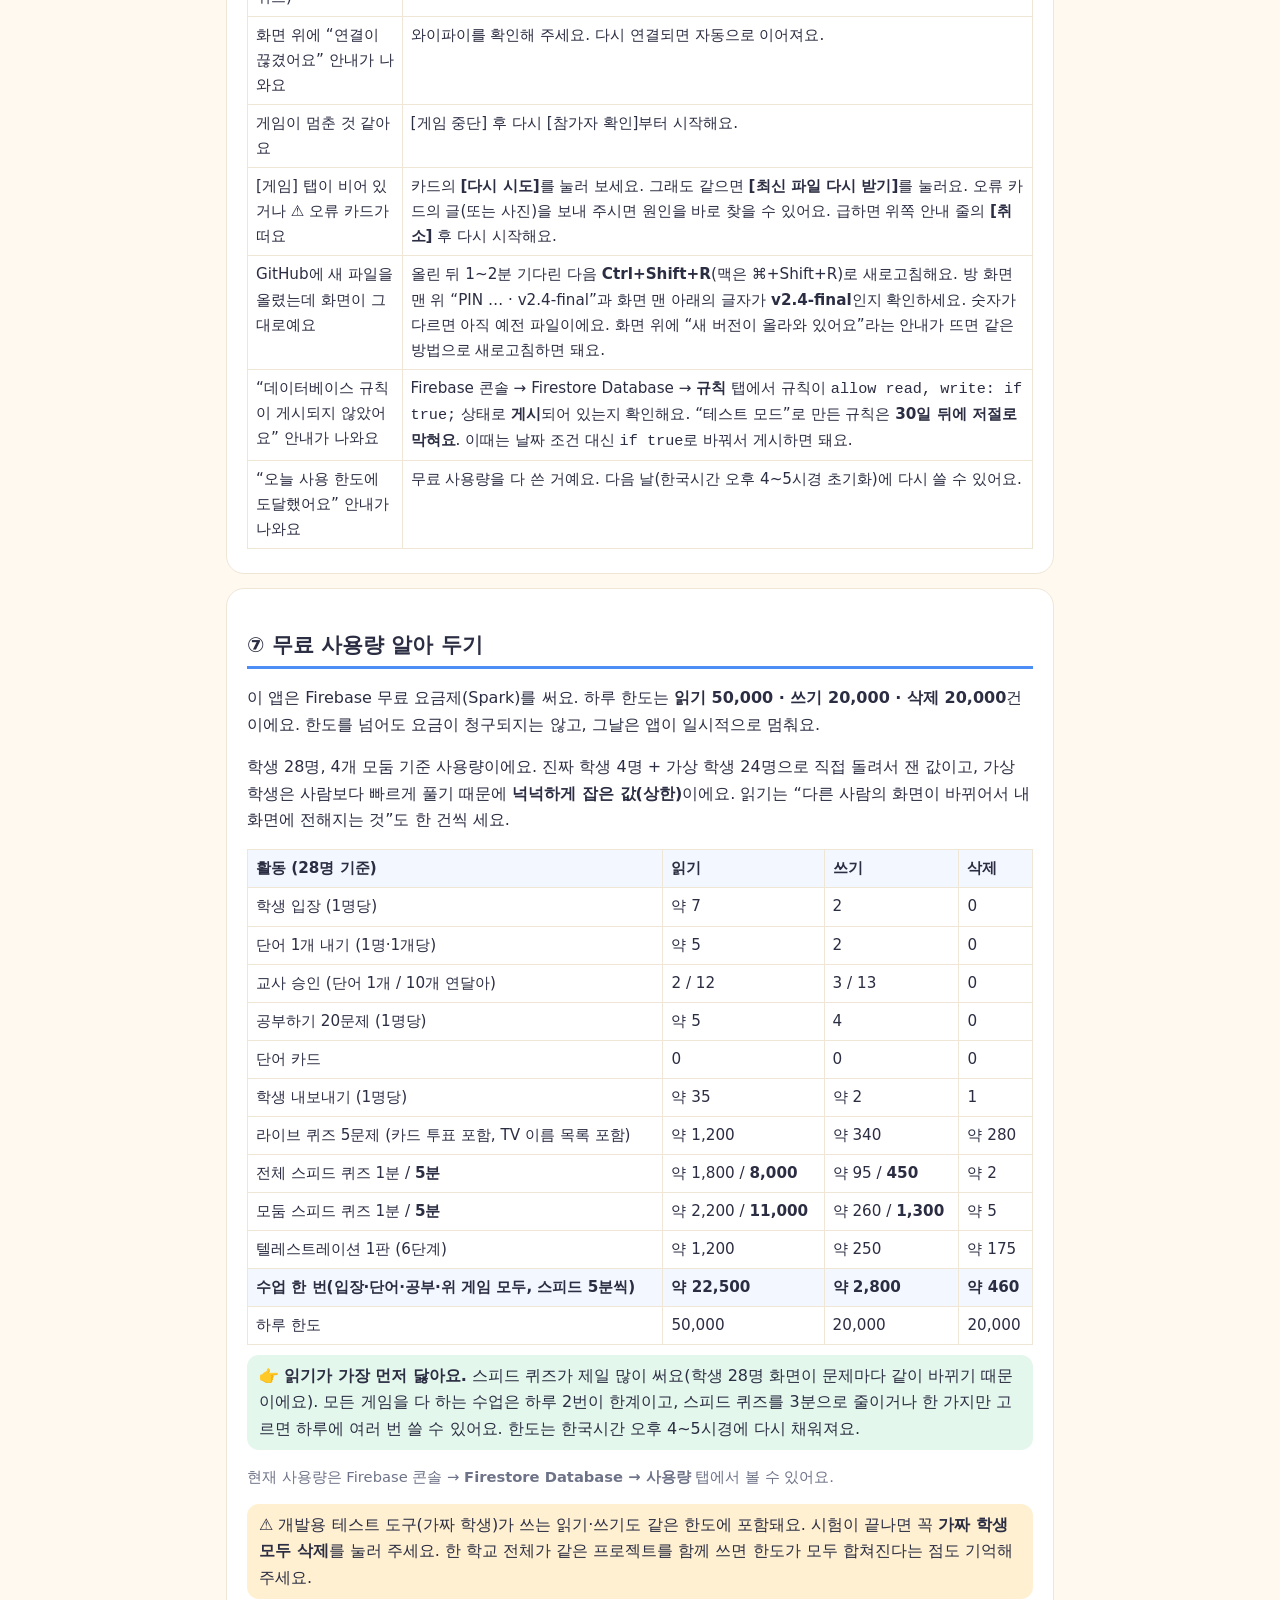
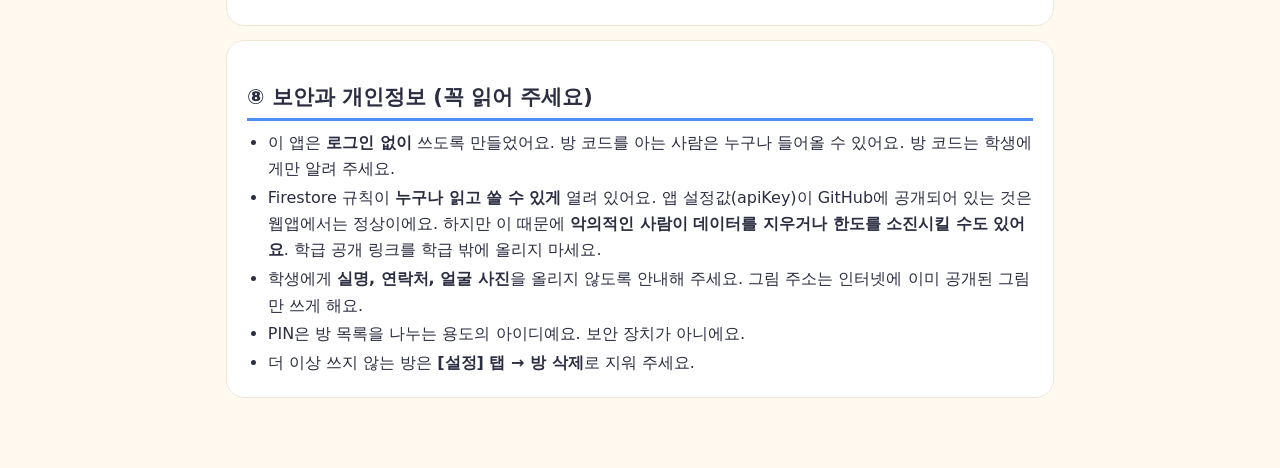
==== commit 9dce8721: "Add files via upload" ====
--- a/guide.html
+++ b/guide.html
@@ -43,6 +43,14 @@
       <li>학생은 태블릿으로 QR을 찍거나, 앱 주소에서 방 코드를 입력해요 → <b>닉네임</b> → <b>모둠 고르기</b>.</li>
       <li>실명 대신 별명을 쓰게 해 주세요. 같은 닉네임은 한 방에 하나만 쓸 수 있어요. 학생이 나갔다 다시 들어오면 <b>점수와 기록이 그대로 남아요</b>.</li>
       <li>교사 화면 <b>[학생]</b> 탭에서 접속 현황을 보고, 모둠을 바꿔 줄 수 있어요.</li>
+      <li><b>이름을 잘못 쓴 학생</b>은 [학생] 탭에서 그 학생 칸의 <b>[내보내기]</b>를 눌러요. 확인창에서 [내보내기]를 누르면 학생 태블릿이 입장 화면으로 돌아가고, 올바른 이름으로 다시 들어올 수 있어요.
+        <ul>
+          <li>내보내면 그 학생의 <b>접속 기록과 공부하기 점수만</b> 사라져요. 학생이 낸 <b>단어·문제는 그대로 남아요</b>(필요하면 [단어·문제] 탭에서 따로 지워요).</li>
+          <li>아직 내용을 쓰지 않은 <b>배정 카드</b>는 담당자 없음으로 돌아가서 다른 학생에게 다시 나눠 줄 수 있어요. 이미 뜻을 쓴 카드는 그대로예요.</li>
+          <li>같은 이름으로 다시 들어오면 이미 낸 단어·문제 수를 이어서 세어요(개수 한도가 새로 열리지 않아요).</li>
+          <li>참가자 확인이나 게임 중에는 내보낼 수 없어요. 확인을 [취소]하거나 게임이 끝난 뒤에 해 주세요.</li>
+        </ul>
+      </li>
     </ul>
   </section>
 
@@ -102,12 +110,15 @@
     <h2>⑥ 문제가 생겼을 때</h2>
     <table>
       <tr><th>이런 일이</th><th>이렇게 해요</th></tr>
+      <tr><td>학생이 이름을 잘못 입력했어요</td><td>[학생] 탭에서 그 학생의 <b>[내보내기]</b>를 눌러요. 학생이 올바른 이름으로 다시 입장하면 돼요. (낸 단어·문제는 남아요)</td></tr>
       <tr><td>학생이 새로고침하거나 태블릿이 잠깐 꺼졌다 켜졌어요</td><td>자동으로 같은 방·같은 게임으로 돌아와요. 점수와 기록은 그대로예요.</td></tr>
       <tr><td>게임 중 교사 창을 닫았거나 컴퓨터가 멈췄어요</td><td>같은 PIN으로 다시 들어가 방을 열면 이어서 진행할 수 있어요. 다른 창에서 열렸다면 진행 카드의 <b>[진행 넘겨받기]</b>를 눌러요.</td></tr>
       <tr><td>참가자 확인 중에 다른 탭에 갔다가 돌아왔어요</td><td>[게임] 탭으로 돌아오면 확인 결과와 게임 고르기 화면이 그대로 이어져요. 혹시 멈춘 것 같으면 위쪽 안내 줄의 <b>[취소]</b>를 누르고 [참가자 확인 시작]부터 다시 해요.</td></tr>
       <tr><td>설명자 학생이 자리를 비웠어요 (스피드 퀴즈)</td><td>진행 카드의 <b>[설명자 건너뛰기]</b>를 눌러요.</td></tr>
       <tr><td>화면 위에 “연결이 끊겼어요” 안내가 나와요</td><td>와이파이를 확인해 주세요. 다시 연결되면 자동으로 이어져요.</td></tr>
       <tr><td>게임이 멈춘 것 같아요</td><td>[게임 중단] 후 다시 [참가자 확인]부터 시작해요.</td></tr>
+      <tr><td>[게임] 탭이 비어 있거나 ⚠️ 오류 카드가 떠요</td><td>카드의 <b>[다시 시도]</b>를 눌러 보세요. 그래도 같으면 <b>[최신 파일 다시 받기]</b>를 눌러요. 오류 카드의 글(또는 사진)을 보내 주시면 원인을 바로 찾을 수 있어요. 급하면 위쪽 안내 줄의 <b>[취소]</b> 후 다시 시작해요.</td></tr>
+      <tr><td>GitHub에 새 파일을 올렸는데 화면이 그대로예요</td><td>올린 뒤 1~2분 기다린 다음 <b>Ctrl+Shift+R</b>(맥은 ⌘+Shift+R)로 새로고침해요. 방 화면 맨 위 “PIN … · v2.4-final”과 화면 맨 아래의 글자가 <b>v2.4-final</b>인지 확인하세요. 숫자가 다르면 아직 예전 파일이에요. 화면 위에 “새 버전이 올라와 있어요”라는 안내가 뜨면 같은 방법으로 새로고침하면 돼요.</td></tr>
       <tr><td>“데이터베이스 규칙이 게시되지 않았어요” 안내가 나와요</td><td>Firebase 콘솔 → Firestore Database → <b>규칙</b> 탭에서 규칙이 <code>allow read, write: if true;</code> 상태로 <b>게시</b>되어 있는지 확인해요. “테스트 모드”로 만든 규칙은 <b>30일 뒤에 저절로 막혀요</b>. 이때는 날짜 조건 대신 <code>if true</code>로 바꿔서 게시하면 돼요.</td></tr>
       <tr><td>“오늘 사용 한도에 도달했어요” 안내가 나와요</td><td>무료 사용량을 다 쓴 거예요. 다음 날(한국시간 오후 4~5시경 초기화)에 다시 쓸 수 있어요.</td></tr>
     </table>
@@ -119,16 +130,17 @@
     <p>학생 28명, 4개 모둠 기준 사용량이에요. 진짜 학생 4명 + 가상 학생 24명으로 직접 돌려서 잰 값이고, 가상 학생은 사람보다 빠르게 풀기 때문에 <b>넉넉하게 잡은 값(상한)</b>이에요. 읽기는 “다른 사람의 화면이 바뀌어서 내 화면에 전해지는 것”도 한 건씩 세요.</p>
     <table>
       <tr><th>활동 (28명 기준)</th><th>읽기</th><th>쓰기</th><th>삭제</th></tr>
-      <tr><td>학생 입장 (1명당)</td><td>약 6</td><td>2</td><td>0</td></tr>
-      <tr><td>단어 1개 내기 (1명·1개당)</td><td>약 4</td><td>2</td><td>0</td></tr>
+      <tr><td>학생 입장 (1명당)</td><td>약 7</td><td>2</td><td>0</td></tr>
+      <tr><td>단어 1개 내기 (1명·1개당)</td><td>약 5</td><td>2</td><td>0</td></tr>
       <tr><td>교사 승인 (단어 1개 / 10개 연달아)</td><td>2 / 12</td><td>3 / 13</td><td>0</td></tr>
-      <tr><td>공부하기 20문제 (1명당)</td><td>약 1</td><td>4</td><td>0</td></tr>
+      <tr><td>공부하기 20문제 (1명당)</td><td>약 5</td><td>4</td><td>0</td></tr>
       <tr><td>단어 카드</td><td>0</td><td>0</td><td>0</td></tr>
+      <tr><td>학생 내보내기 (1명당)</td><td>약 35</td><td>약 2</td><td>1</td></tr>
       <tr><td>라이브 퀴즈 5문제 (카드 투표 포함, TV 이름 목록 포함)</td><td>약 1,200</td><td>약 340</td><td>약 280</td></tr>
       <tr><td>전체 스피드 퀴즈 1분 / <b>5분</b></td><td>약 1,800 / <b>8,000</b></td><td>약 95 / <b>450</b></td><td>약 2</td></tr>
       <tr><td>모둠 스피드 퀴즈 1분 / <b>5분</b></td><td>약 2,200 / <b>11,000</b></td><td>약 260 / <b>1,300</b></td><td>약 5</td></tr>
       <tr><td>텔레스트레이션 1판 (6단계)</td><td>약 1,200</td><td>약 250</td><td>약 175</td></tr>
-      <tr><th>수업 한 번(입장·단어·공부·위 게임 모두, 스피드 5분씩)</th><th>약 22,000</th><th>약 2,800</th><th>약 460</th></tr>
+      <tr><th>수업 한 번(입장·단어·공부·위 게임 모두, 스피드 5분씩)</th><th>약 22,500</th><th>약 2,800</th><th>약 460</th></tr>
       <tr><td>하루 한도</td><td>50,000</td><td>20,000</td><td>20,000</td></tr>
     </table>
     <div class="tip">👉 <b>읽기가 가장 먼저 닳아요.</b> 스피드 퀴즈가 제일 많이 써요(학생 28명 화면이 문제마다 같이 바뀌기 때문이에요). 모든 게임을 다 하는 수업은 하루 2번이 한계이고, 스피드 퀴즈를 3분으로 줄이거나 한 가지만 고르면 하루에 여러 번 쓸 수 있어요. 한도는 한국시간 오후 4~5시경에 다시 채워져요.</div>
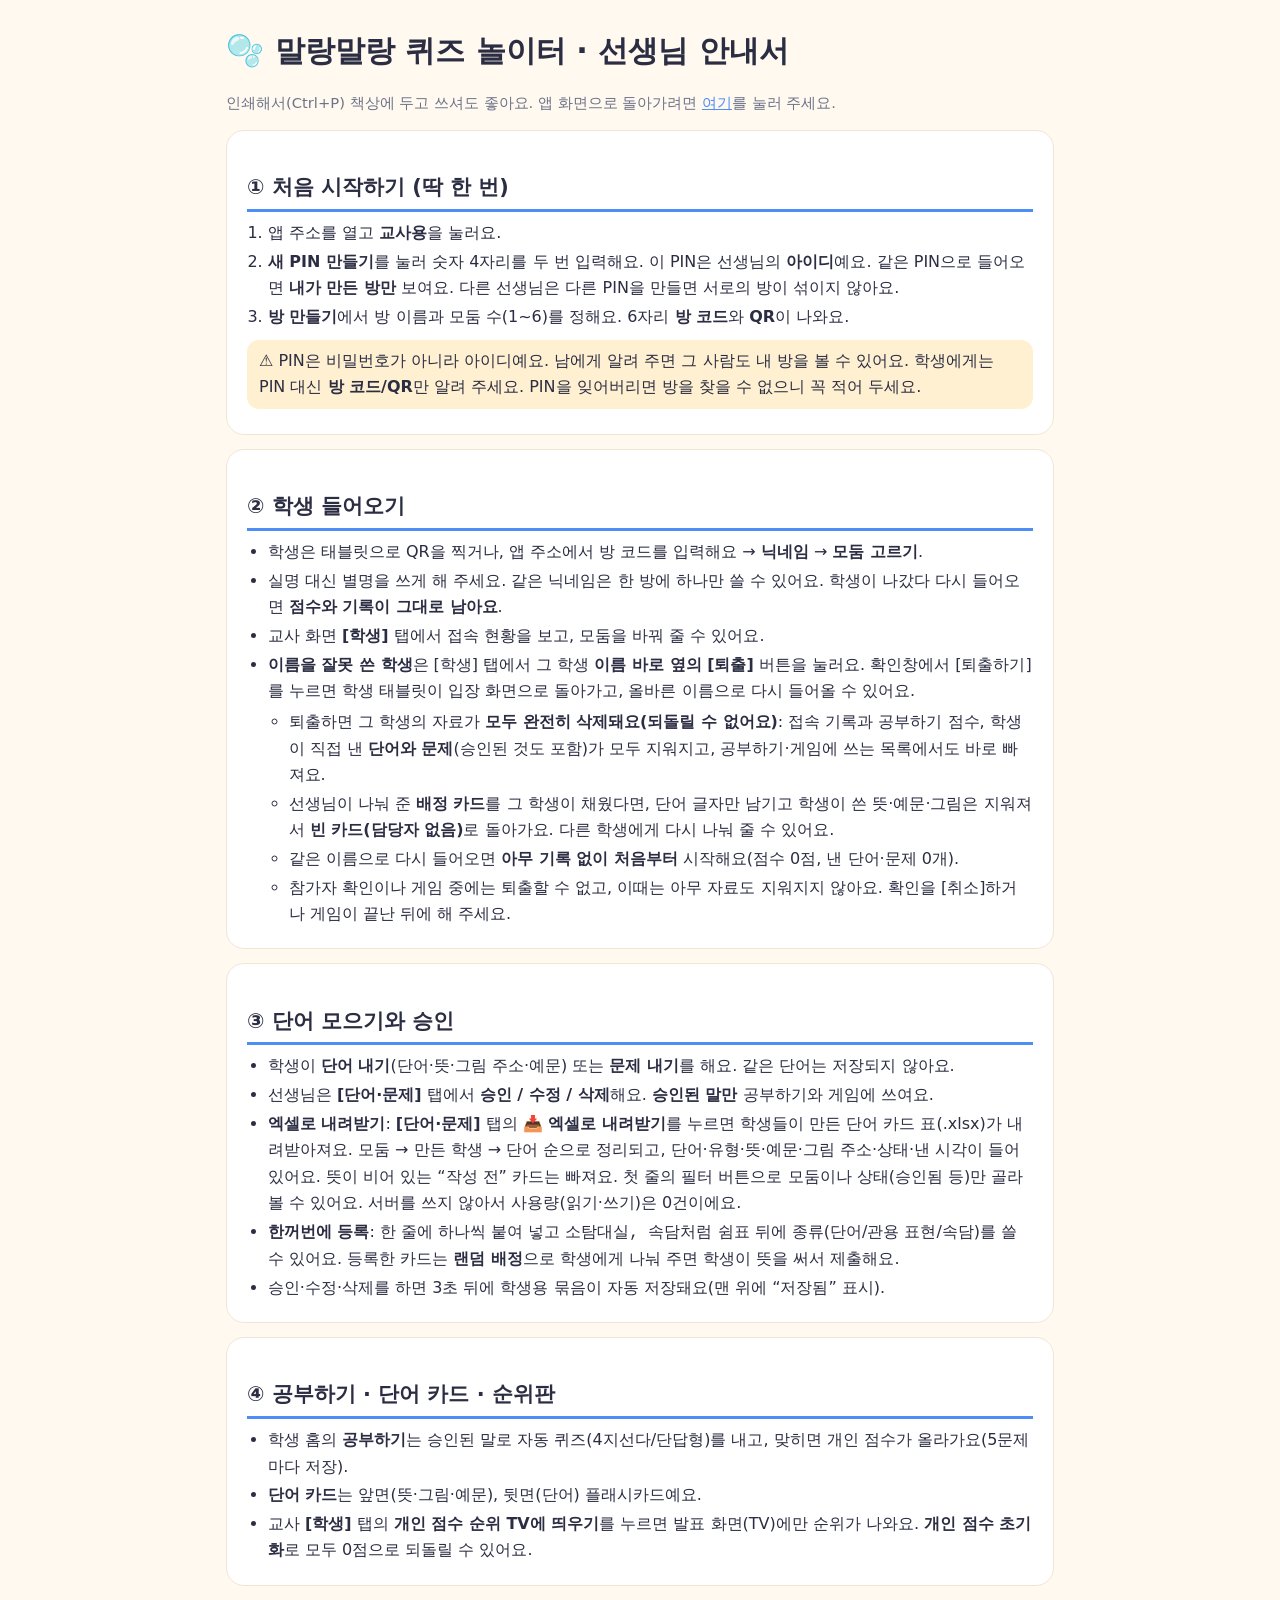
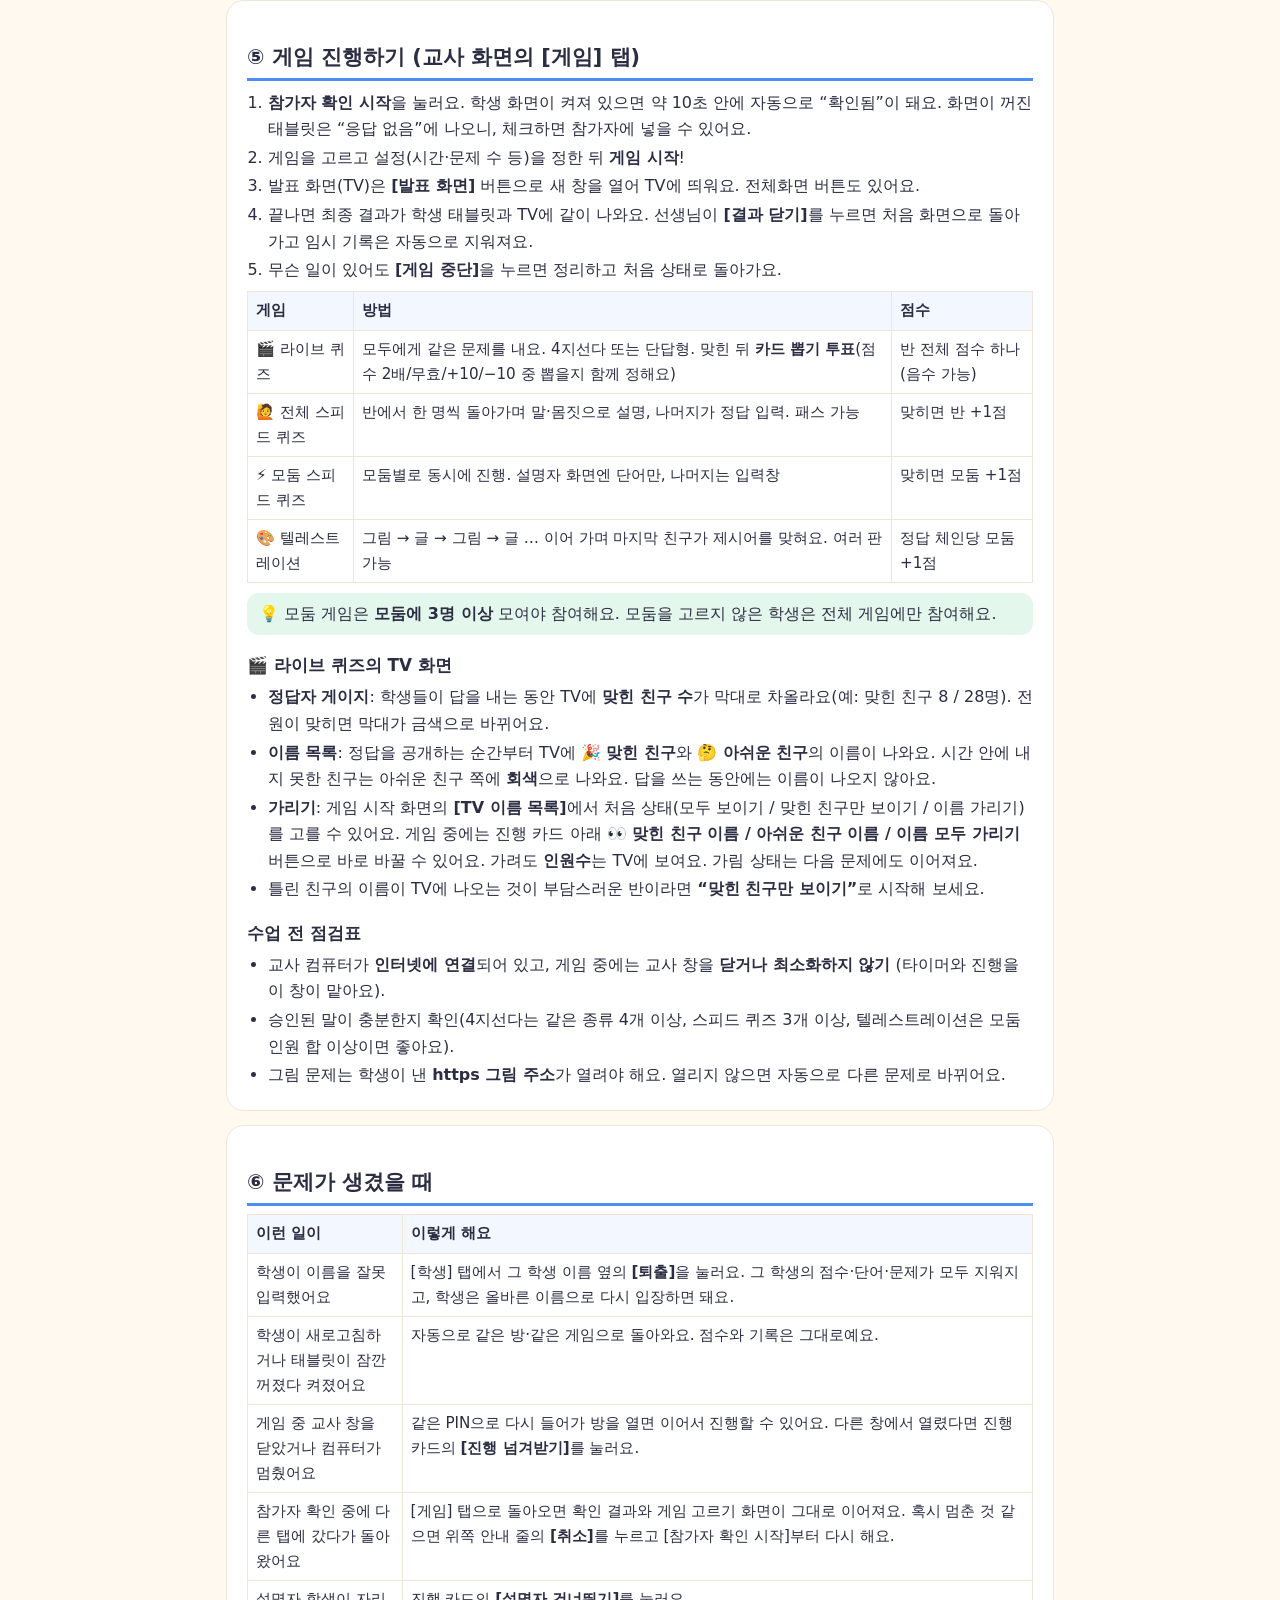
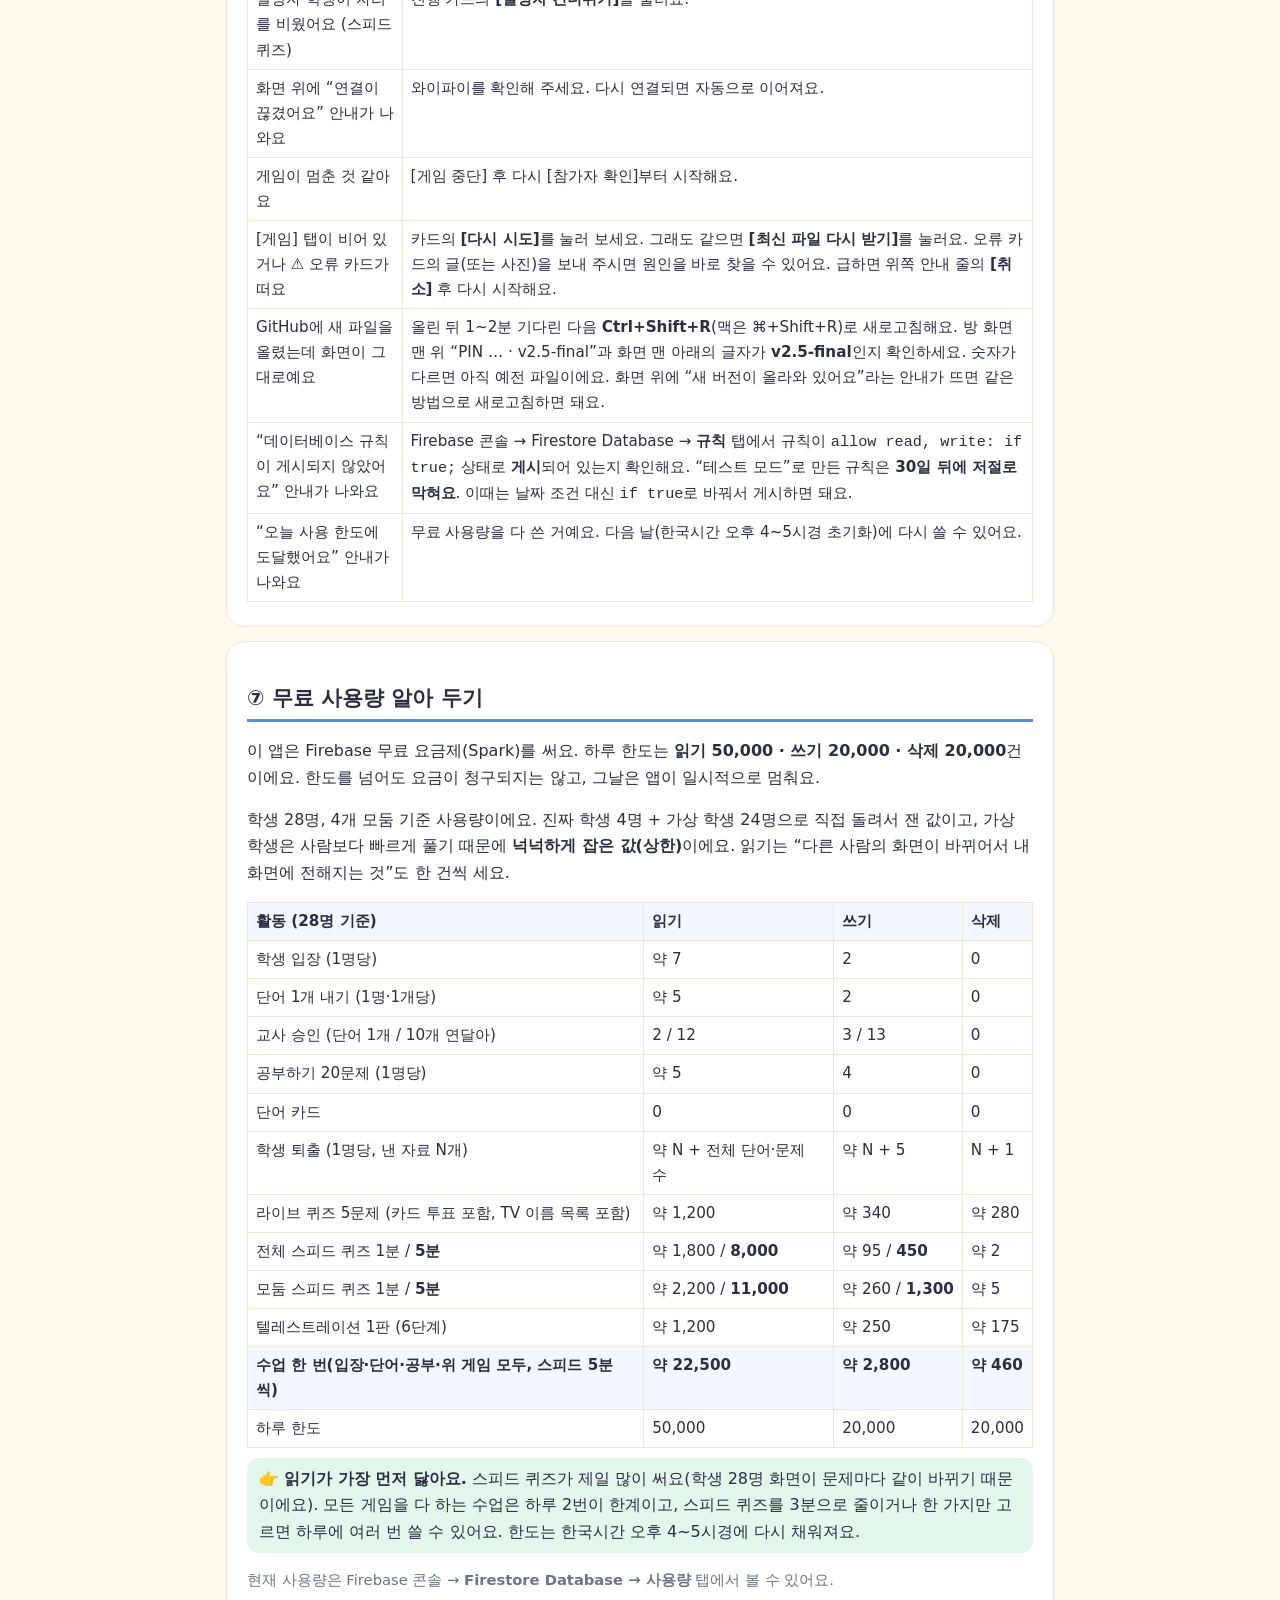
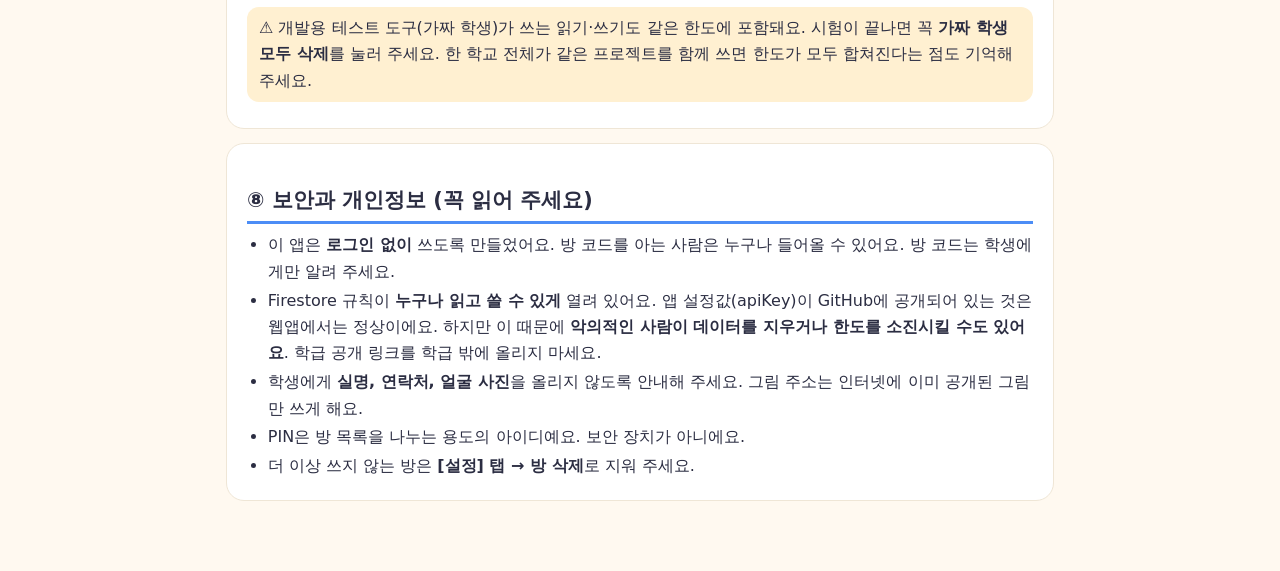
==== commit 8b5c30b9: "Add files via upload" ====
--- a/guide.html
+++ b/guide.html
@@ -43,12 +43,12 @@
       <li>학생은 태블릿으로 QR을 찍거나, 앱 주소에서 방 코드를 입력해요 → <b>닉네임</b> → <b>모둠 고르기</b>.</li>
       <li>실명 대신 별명을 쓰게 해 주세요. 같은 닉네임은 한 방에 하나만 쓸 수 있어요. 학생이 나갔다 다시 들어오면 <b>점수와 기록이 그대로 남아요</b>.</li>
       <li>교사 화면 <b>[학생]</b> 탭에서 접속 현황을 보고, 모둠을 바꿔 줄 수 있어요.</li>
-      <li><b>이름을 잘못 쓴 학생</b>은 [학생] 탭에서 그 학생 칸의 <b>[내보내기]</b>를 눌러요. 확인창에서 [내보내기]를 누르면 학생 태블릿이 입장 화면으로 돌아가고, 올바른 이름으로 다시 들어올 수 있어요.
+      <li><b>이름을 잘못 쓴 학생</b>은 [학생] 탭에서 그 학생 <b>이름 바로 옆의 [퇴출]</b> 버튼을 눌러요. 확인창에서 [퇴출하기]를 누르면 학생 태블릿이 입장 화면으로 돌아가고, 올바른 이름으로 다시 들어올 수 있어요.
         <ul>
-          <li>내보내면 그 학생의 <b>접속 기록과 공부하기 점수만</b> 사라져요. 학생이 낸 <b>단어·문제는 그대로 남아요</b>(필요하면 [단어·문제] 탭에서 따로 지워요).</li>
-          <li>아직 내용을 쓰지 않은 <b>배정 카드</b>는 담당자 없음으로 돌아가서 다른 학생에게 다시 나눠 줄 수 있어요. 이미 뜻을 쓴 카드는 그대로예요.</li>
-          <li>같은 이름으로 다시 들어오면 이미 낸 단어·문제 수를 이어서 세어요(개수 한도가 새로 열리지 않아요).</li>
-          <li>참가자 확인이나 게임 중에는 내보낼 수 없어요. 확인을 [취소]하거나 게임이 끝난 뒤에 해 주세요.</li>
+          <li>퇴출하면 그 학생의 자료가 <b>모두 완전히 삭제돼요(되돌릴 수 없어요)</b>: 접속 기록과 공부하기 점수, 학생이 직접 낸 <b>단어와 문제</b>(승인된 것도 포함)가 모두 지워지고, 공부하기·게임에 쓰는 목록에서도 바로 빠져요.</li>
+          <li>선생님이 나눠 준 <b>배정 카드</b>를 그 학생이 채웠다면, 단어 글자만 남기고 학생이 쓴 뜻·예문·그림은 지워져서 <b>빈 카드(담당자 없음)</b>로 돌아가요. 다른 학생에게 다시 나눠 줄 수 있어요.</li>
+          <li>같은 이름으로 다시 들어오면 <b>아무 기록 없이 처음부터</b> 시작해요(점수 0점, 낸 단어·문제 0개).</li>
+          <li>참가자 확인이나 게임 중에는 퇴출할 수 없고, 이때는 아무 자료도 지워지지 않아요. 확인을 [취소]하거나 게임이 끝난 뒤에 해 주세요.</li>
         </ul>
       </li>
     </ul>
@@ -110,7 +110,7 @@
     <h2>⑥ 문제가 생겼을 때</h2>
     <table>
       <tr><th>이런 일이</th><th>이렇게 해요</th></tr>
-      <tr><td>학생이 이름을 잘못 입력했어요</td><td>[학생] 탭에서 그 학생의 <b>[내보내기]</b>를 눌러요. 학생이 올바른 이름으로 다시 입장하면 돼요. (낸 단어·문제는 남아요)</td></tr>
+      <tr><td>학생이 이름을 잘못 입력했어요</td><td>[학생] 탭에서 그 학생 이름 옆의 <b>[퇴출]</b>을 눌러요. 그 학생의 점수·단어·문제가 모두 지워지고, 학생은 올바른 이름으로 다시 입장하면 돼요.</td></tr>
       <tr><td>학생이 새로고침하거나 태블릿이 잠깐 꺼졌다 켜졌어요</td><td>자동으로 같은 방·같은 게임으로 돌아와요. 점수와 기록은 그대로예요.</td></tr>
       <tr><td>게임 중 교사 창을 닫았거나 컴퓨터가 멈췄어요</td><td>같은 PIN으로 다시 들어가 방을 열면 이어서 진행할 수 있어요. 다른 창에서 열렸다면 진행 카드의 <b>[진행 넘겨받기]</b>를 눌러요.</td></tr>
       <tr><td>참가자 확인 중에 다른 탭에 갔다가 돌아왔어요</td><td>[게임] 탭으로 돌아오면 확인 결과와 게임 고르기 화면이 그대로 이어져요. 혹시 멈춘 것 같으면 위쪽 안내 줄의 <b>[취소]</b>를 누르고 [참가자 확인 시작]부터 다시 해요.</td></tr>
@@ -118,7 +118,7 @@
       <tr><td>화면 위에 “연결이 끊겼어요” 안내가 나와요</td><td>와이파이를 확인해 주세요. 다시 연결되면 자동으로 이어져요.</td></tr>
       <tr><td>게임이 멈춘 것 같아요</td><td>[게임 중단] 후 다시 [참가자 확인]부터 시작해요.</td></tr>
       <tr><td>[게임] 탭이 비어 있거나 ⚠️ 오류 카드가 떠요</td><td>카드의 <b>[다시 시도]</b>를 눌러 보세요. 그래도 같으면 <b>[최신 파일 다시 받기]</b>를 눌러요. 오류 카드의 글(또는 사진)을 보내 주시면 원인을 바로 찾을 수 있어요. 급하면 위쪽 안내 줄의 <b>[취소]</b> 후 다시 시작해요.</td></tr>
-      <tr><td>GitHub에 새 파일을 올렸는데 화면이 그대로예요</td><td>올린 뒤 1~2분 기다린 다음 <b>Ctrl+Shift+R</b>(맥은 ⌘+Shift+R)로 새로고침해요. 방 화면 맨 위 “PIN … · v2.4-final”과 화면 맨 아래의 글자가 <b>v2.4-final</b>인지 확인하세요. 숫자가 다르면 아직 예전 파일이에요. 화면 위에 “새 버전이 올라와 있어요”라는 안내가 뜨면 같은 방법으로 새로고침하면 돼요.</td></tr>
+      <tr><td>GitHub에 새 파일을 올렸는데 화면이 그대로예요</td><td>올린 뒤 1~2분 기다린 다음 <b>Ctrl+Shift+R</b>(맥은 ⌘+Shift+R)로 새로고침해요. 방 화면 맨 위 “PIN … · v2.5-final”과 화면 맨 아래의 글자가 <b>v2.5-final</b>인지 확인하세요. 숫자가 다르면 아직 예전 파일이에요. 화면 위에 “새 버전이 올라와 있어요”라는 안내가 뜨면 같은 방법으로 새로고침하면 돼요.</td></tr>
       <tr><td>“데이터베이스 규칙이 게시되지 않았어요” 안내가 나와요</td><td>Firebase 콘솔 → Firestore Database → <b>규칙</b> 탭에서 규칙이 <code>allow read, write: if true;</code> 상태로 <b>게시</b>되어 있는지 확인해요. “테스트 모드”로 만든 규칙은 <b>30일 뒤에 저절로 막혀요</b>. 이때는 날짜 조건 대신 <code>if true</code>로 바꿔서 게시하면 돼요.</td></tr>
       <tr><td>“오늘 사용 한도에 도달했어요” 안내가 나와요</td><td>무료 사용량을 다 쓴 거예요. 다음 날(한국시간 오후 4~5시경 초기화)에 다시 쓸 수 있어요.</td></tr>
     </table>
@@ -135,7 +135,7 @@
       <tr><td>교사 승인 (단어 1개 / 10개 연달아)</td><td>2 / 12</td><td>3 / 13</td><td>0</td></tr>
       <tr><td>공부하기 20문제 (1명당)</td><td>약 5</td><td>4</td><td>0</td></tr>
       <tr><td>단어 카드</td><td>0</td><td>0</td><td>0</td></tr>
-      <tr><td>학생 내보내기 (1명당)</td><td>약 35</td><td>약 2</td><td>1</td></tr>
+      <tr><td>학생 퇴출 (1명당, 낸 자료 N개)</td><td>약 N + 전체 단어·문제 수</td><td>약 N + 5</td><td>N + 1</td></tr>
       <tr><td>라이브 퀴즈 5문제 (카드 투표 포함, TV 이름 목록 포함)</td><td>약 1,200</td><td>약 340</td><td>약 280</td></tr>
       <tr><td>전체 스피드 퀴즈 1분 / <b>5분</b></td><td>약 1,800 / <b>8,000</b></td><td>약 95 / <b>450</b></td><td>약 2</td></tr>
       <tr><td>모둠 스피드 퀴즈 1분 / <b>5분</b></td><td>약 2,200 / <b>11,000</b></td><td>약 260 / <b>1,300</b></td><td>약 5</td></tr>
